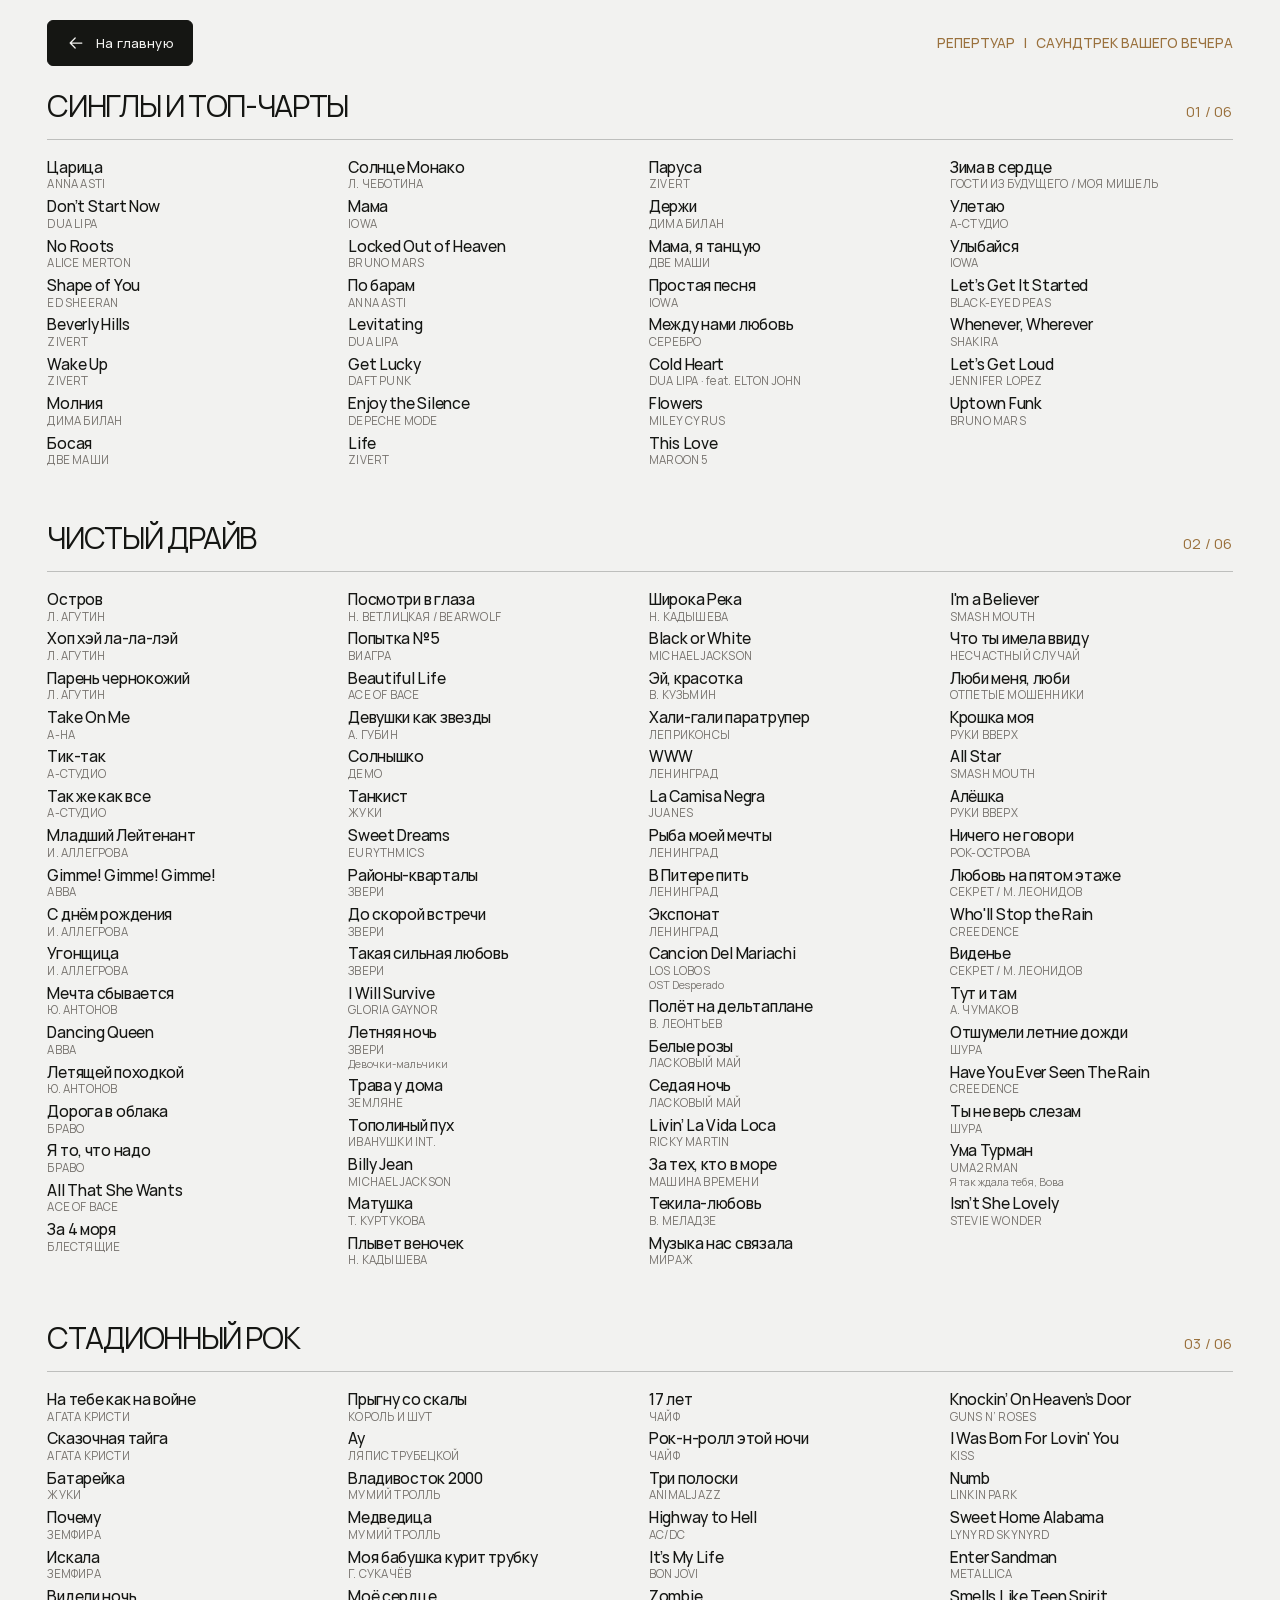
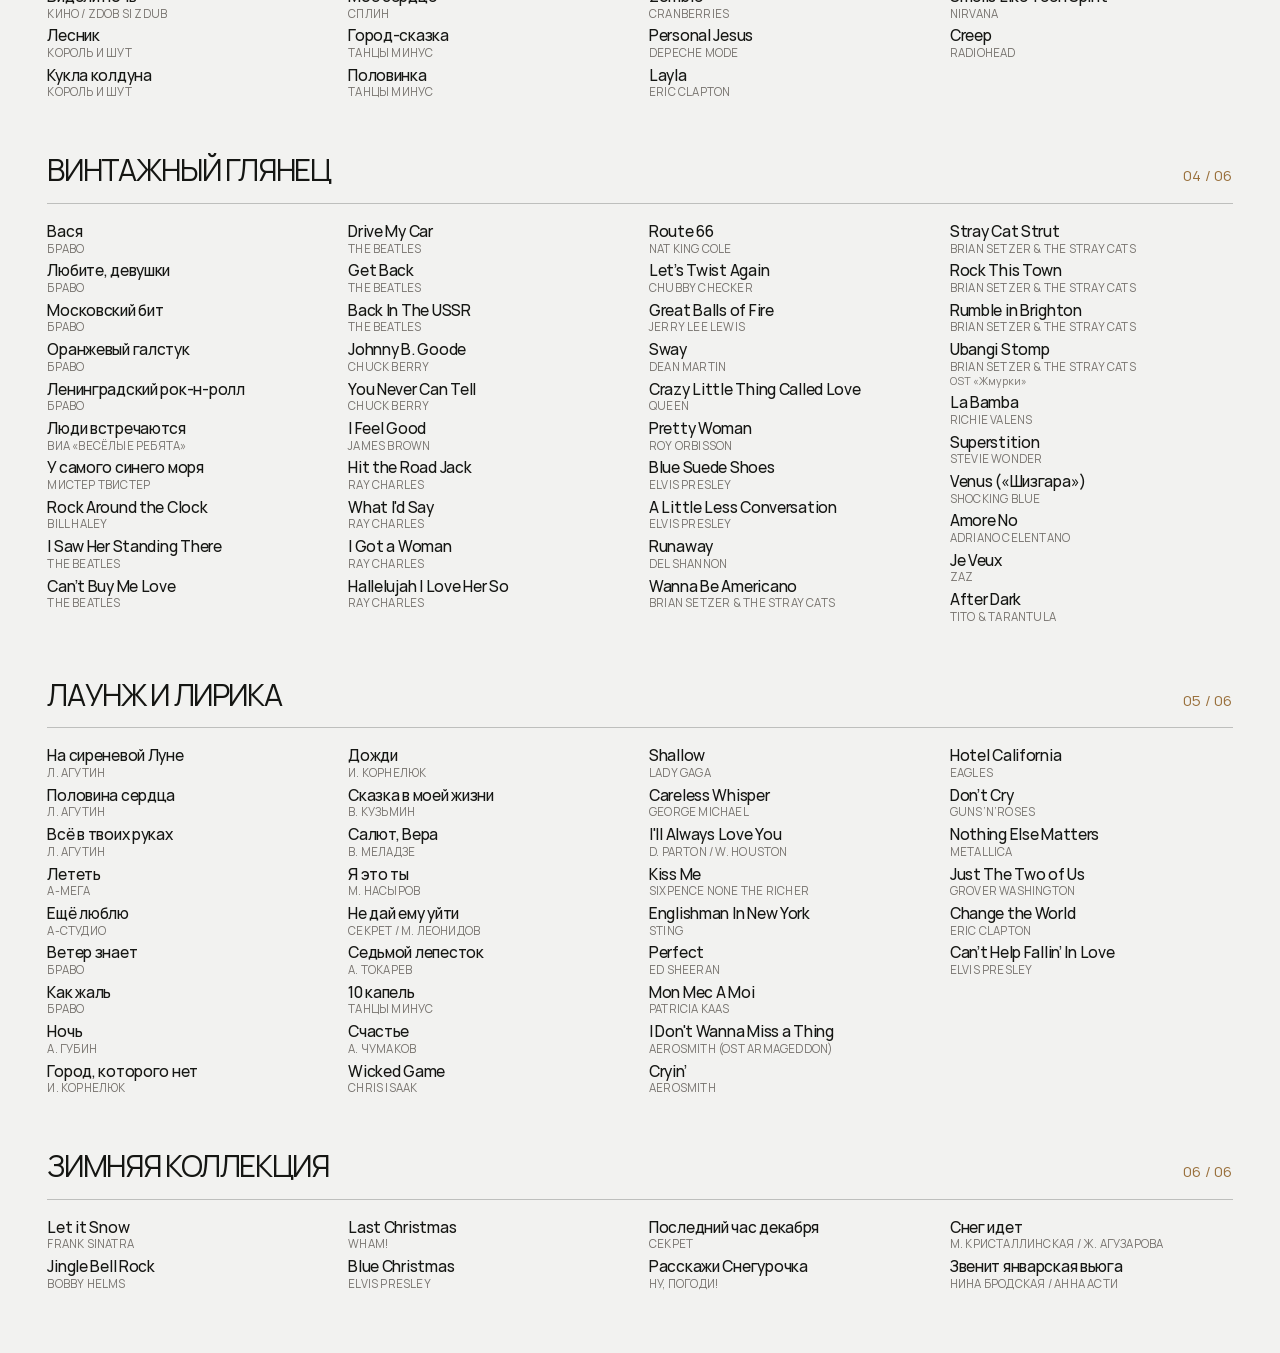
==== repertoire/index.html @ faa10634 "Publish approved local Bogema website with media and repertoire" ====
<!doctype html>
<html lang="ru">
<head>
  <meta charset="utf-8">
  <meta name="viewport" content="width=device-width, initial-scale=1">
  <meta name="color-scheme" content="light">
  <meta name="theme-color" content="#F2F2F0">
  <meta name="robots" content="noindex, nofollow">
  <meta name="description" content="Репертуар кавер-группы Богема: 210 песен в шести музыкальных разделах. Саундтрек вашего вечера.">
  <title>Репертуар Богемы</title>
  <link rel="canonical" href="https://dunshaar.github.io/demo_version_bogema/repertoire/">
  <meta property="og:type" content="website">
  <meta property="og:site_name" content="Богема">
  <meta property="og:locale" content="ru_RU">
  <meta property="og:title" content="Репертуар Богемы">
  <meta property="og:description" content="Репертуар кавер-группы Богема: 210 песен в шести музыкальных разделах. Саундтрек вашего вечера.">
  <meta property="og:url" content="https://dunshaar.github.io/demo_version_bogema/repertoire/">
  <meta property="og:image" content="https://dunshaar.github.io/demo_version_bogema/assets/share-bogema-v1.jpg">
  <meta property="og:image:secure_url" content="https://dunshaar.github.io/demo_version_bogema/assets/share-bogema-v1.jpg">
  <meta property="og:image:type" content="image/jpeg">
  <meta property="og:image:width" content="1200">
  <meta property="og:image:height" content="630">
  <meta property="og:image:alt" content="Пять музыкантов кавер-группы Богема и логотип группы">
  <meta name="twitter:card" content="summary_large_image">
  <meta name="twitter:title" content="Репертуар Богемы">
  <meta name="twitter:description" content="Репертуар кавер-группы Богема: 210 песен в шести музыкальных разделах. Саундтрек вашего вечера.">
  <meta name="twitter:image" content="https://dunshaar.github.io/demo_version_bogema/assets/share-bogema-v1.jpg">
  <meta name="twitter:image:alt" content="Пять музыкантов кавер-группы Богема и логотип группы">
  <link rel="icon" href="../assets/favicon.svg" type="image/svg+xml">
  <link rel="stylesheet" href="../assets/fonts/fonts.css">
  <link rel="stylesheet" href="repertoire.css?v=20261018-local-return1">
</head>
<body>
  <main class="rep-shell">
    <header aria-label="Навигация" class="rep-navigation">
      <a class="rep-back" href="../">
        <svg viewBox="0 0 24 24" width="20" height="20" fill="none" aria-hidden="true"><path d="M19 12H5m6-6-6 6 6 6" stroke="currentColor" stroke-width="1.5" stroke-linecap="round" stroke-linejoin="round"/></svg>
        <span>На главную</span>
      </a>
      <div class="rep-identity"><h1>РЕПЕРТУАР</h1><span aria-hidden="true" class="rep-divider">|</span><p>САУНДТРЕК ВАШЕГО ВЕЧЕРА</p></div>
    </header>
<section class="rep-section" id="section-01" data-section="01" aria-labelledby="section-heading-01">
  <header class="rep-section-head"><h2 id="section-heading-01">СИНГЛЫ И ТОП-ЧАРТЫ</h2><span class="rep-section-index">01 / 06</span></header>
  <div class="rep-rule" aria-hidden="true"></div>
  <ol class="rep-songs" aria-label="СИНГЛЫ И ТОП-ЧАРТЫ — 31 песен"><li class="rep-song" data-song-id="all-song-012">
<span class="rep-song-title">Царица</span><span class="rep-song-artist">ANNA ASTI</span></li>
<li class="rep-song" data-song-id="all-song-120">
<span class="rep-song-title">Don’t Start Now</span><span class="rep-song-artist">DUA LIPA</span></li>
<li class="rep-song" data-song-id="all-song-123">
<span class="rep-song-title">No Roots</span><span class="rep-song-artist">ALICE MERTON</span></li>
<li class="rep-song" data-song-id="all-song-146">
<span class="rep-song-title">Shape of You</span><span class="rep-song-artist">ED SHEERAN</span></li>
<li class="rep-song" data-song-id="all-song-052">
<span class="rep-song-title">Beverly Hills</span><span class="rep-song-artist">ZIVERT</span></li>
<li class="rep-song" data-song-id="all-song-054">
<span class="rep-song-title">Wake Up</span><span class="rep-song-artist">ZIVERT</span></li>
<li class="rep-song" data-song-id="all-song-030">
<span class="rep-song-title">Молния</span><span class="rep-song-artist">ДИМА БИЛАН</span></li>
<li class="rep-song" data-song-id="all-song-040">
<span class="rep-song-title">Босая</span><span class="rep-song-artist">ДВЕ МАШИ</span></li>
<li class="rep-song" data-song-id="all-song-100">
<span class="rep-song-title">Солнце Монако</span><span class="rep-song-artist">Л. ЧЕБОТИНА</span></li>
<li class="rep-song" data-song-id="all-song-110">
<span class="rep-song-title">Мама</span><span class="rep-song-artist">IOWA</span></li>
<li class="rep-song" data-song-id="all-song-133">
<span class="rep-song-title">Locked Out of Heaven</span><span class="rep-song-artist">BRUNO MARS</span></li>
<li class="rep-song" data-song-id="all-song-013">
<span class="rep-song-title">По барам</span><span class="rep-song-artist">ANNA ASTI</span></li>
<li class="rep-song" data-song-id="all-song-121">
<span class="rep-song-title">Levitating</span><span class="rep-song-artist">DUA LIPA</span></li>
<li class="rep-song" data-song-id="all-song-124">
<span class="rep-song-title">Get Lucky</span><span class="rep-song-artist">DAFT PUNK</span></li>
<li class="rep-song" data-song-id="all-song-158">
<span class="rep-song-title">Enjoy the Silence</span><span class="rep-song-artist">DEPECHE MODE</span></li>
<li class="rep-song" data-song-id="all-song-053">
<span class="rep-song-title">Life</span><span class="rep-song-artist">ZIVERT</span></li>
<li class="rep-song" data-song-id="all-song-055">
<span class="rep-song-title">Паруса</span><span class="rep-song-artist">ZIVERT</span></li>
<li class="rep-song" data-song-id="all-song-031">
<span class="rep-song-title">Держи</span><span class="rep-song-artist">ДИМА БИЛАН</span></li>
<li class="rep-song" data-song-id="all-song-041">
<span class="rep-song-title">Мама, я танцую</span><span class="rep-song-artist">ДВЕ МАШИ</span></li>
<li class="rep-song" data-song-id="all-song-108">
<span class="rep-song-title">Простая песня</span><span class="rep-song-artist">IOWA</span></li>
<li class="rep-song" data-song-id="all-song-093">
<span class="rep-song-title">Между нами любовь</span><span class="rep-song-artist">СЕРЕБРО</span></li>
<li class="rep-song" data-song-id="all-song-119" data-canonical-title="Cold Heart (feat. Elton John)" aria-label="Cold Heart (feat. Elton John) — DUA LIPA">
<span class="rep-song-title">Cold Heart</span><span class="rep-song-artist">DUA LIPA · feat. ELTON JOHN</span></li>
<li class="rep-song" data-song-id="all-song-118">
<span class="rep-song-title">Flowers</span><span class="rep-song-artist">MILEY CYRUS</span></li>
<li class="rep-song" data-song-id="all-song-137">
<span class="rep-song-title">This Love</span><span class="rep-song-artist">MAROON 5</span></li>
<li class="rep-song" data-song-id="all-song-039">
<span class="rep-song-title">Зима в сердце</span><span class="rep-song-artist">ГОСТИ ИЗ БУДУЩЕГО / МОЯ МИШЕЛЬ</span></li>
<li class="rep-song" data-song-id="all-song-011">
<span class="rep-song-title">Улетаю</span><span class="rep-song-artist">А-СТУДИО</span></li>
<li class="rep-song" data-song-id="all-song-109">
<span class="rep-song-title">Улыбайся</span><span class="rep-song-artist">IOWA</span></li>
<li class="rep-song" data-song-id="all-song-117">
<span class="rep-song-title">Let’s Get It Started</span><span class="rep-song-artist">BLACK-EYED PEAS</span></li>
<li class="rep-song" data-song-id="all-song-143">
<span class="rep-song-title">Whenever, Wherever</span><span class="rep-song-artist">SHAKIRA</span></li>
<li class="rep-song" data-song-id="all-song-130">
<span class="rep-song-title">Let’s Get Loud</span><span class="rep-song-artist">JENNIFER LOPEZ</span></li>
<li class="rep-song" data-song-id="all-song-134">
<span class="rep-song-title">Uptown Funk</span><span class="rep-song-artist">BRUNO MARS</span></li></ol>
</section>
<section class="rep-section" id="section-02" data-section="02" aria-labelledby="section-heading-02">
  <header class="rep-section-head"><h2 id="section-heading-02">ЧИСТЫЙ ДРАЙВ</h2><span class="rep-section-index">02 / 06</span></header>
  <div class="rep-rule" aria-hidden="true"></div>
  <ol class="rep-songs" aria-label="ЧИСТЫЙ ДРАЙВ — 67 песен"><li class="rep-song" data-song-id="all-song-001">
<span class="rep-song-title">Остров</span><span class="rep-song-artist">Л. АГУТИН</span></li>
<li class="rep-song" data-song-id="all-song-002">
<span class="rep-song-title">Хоп хэй ла-ла-лэй</span><span class="rep-song-artist">Л. АГУТИН</span></li>
<li class="rep-song" data-song-id="all-song-005">
<span class="rep-song-title">Парень чернокожий</span><span class="rep-song-artist">Л. АГУТИН</span></li>
<li class="rep-song" data-song-id="all-song-112">
<span class="rep-song-title">Take On Me</span><span class="rep-song-artist">A-HA</span></li>
<li class="rep-song" data-song-id="all-song-008">
<span class="rep-song-title">Тик-так</span><span class="rep-song-artist">А-СТУДИО</span></li>
<li class="rep-song" data-song-id="all-song-010">
<span class="rep-song-title">Так же как все</span><span class="rep-song-artist">А-СТУДИО</span></li>
<li class="rep-song" data-song-id="all-song-016">
<span class="rep-song-title">Младший Лейтенант</span><span class="rep-song-artist">И. АЛЛЕГРОВА</span></li>
<li class="rep-song" data-song-id="all-song-113">
<span class="rep-song-title">Gimme! Gimme! Gimme!</span><span class="rep-song-artist">ABBA</span></li>
<li class="rep-song" data-song-id="all-song-017">
<span class="rep-song-title">С днём рождения</span><span class="rep-song-artist">И. АЛЛЕГРОВА</span></li>
<li class="rep-song" data-song-id="all-song-018">
<span class="rep-song-title">Угонщица</span><span class="rep-song-artist">И. АЛЛЕГРОВА</span></li>
<li class="rep-song" data-song-id="all-song-019">
<span class="rep-song-title">Мечта сбывается</span><span class="rep-song-artist">Ю. АНТОНОВ</span></li>
<li class="rep-song" data-song-id="all-song-114">
<span class="rep-song-title">Dancing Queen</span><span class="rep-song-artist">ABBA</span></li>
<li class="rep-song" data-song-id="all-song-020" data-canonical-title="Я вспоминаю (Летящей походкой)" aria-label="Я вспоминаю (Летящей походкой) — Ю. АНТОНОВ">
<span class="rep-song-title">Летящей походкой</span><span class="rep-song-artist">Ю. АНТОНОВ</span></li>
<li class="rep-song" data-song-id="all-song-022">
<span class="rep-song-title">Дорога в облака</span><span class="rep-song-artist">БРАВО</span></li>
<li class="rep-song" data-song-id="all-song-028">
<span class="rep-song-title">Я то, что надо</span><span class="rep-song-artist">БРАВО</span></li>
<li class="rep-song" data-song-id="all-song-115">
<span class="rep-song-title">All That She Wants</span><span class="rep-song-artist">ACE OF BACE</span></li>
<li class="rep-song" data-song-id="all-song-033">
<span class="rep-song-title">За 4 моря</span><span class="rep-song-artist">БЛЕСТЯЩИЕ</span></li>
<li class="rep-song" data-song-id="all-song-034">
<span class="rep-song-title">Посмотри в глаза</span><span class="rep-song-artist">Н. ВЕТЛИЦКАЯ / BEARWOLF</span></li>
<li class="rep-song" data-song-id="all-song-035">
<span class="rep-song-title">Попытка №5</span><span class="rep-song-artist">ВИАГРА</span></li>
<li class="rep-song" data-song-id="all-song-116">
<span class="rep-song-title">Beautiful Life</span><span class="rep-song-artist">ACE OF BACE</span></li>
<li class="rep-song" data-song-id="all-song-038">
<span class="rep-song-title">Девушки как звезды</span><span class="rep-song-artist">А. ГУБИН</span></li>
<li class="rep-song" data-song-id="all-song-042">
<span class="rep-song-title">Солнышко</span><span class="rep-song-artist">ДЕМО</span></li>
<li class="rep-song" data-song-id="all-song-044">
<span class="rep-song-title">Танкист</span><span class="rep-song-artist">ЖУКИ</span></li>
<li class="rep-song" data-song-id="all-song-122">
<span class="rep-song-title">Sweet Dreams</span><span class="rep-song-artist">EURYTHMICS</span></li>
<li class="rep-song" data-song-id="all-song-045">
<span class="rep-song-title">Районы-кварталы</span><span class="rep-song-artist">ЗВЕРИ</span></li>
<li class="rep-song" data-song-id="all-song-046">
<span class="rep-song-title">До скорой встречи</span><span class="rep-song-artist">ЗВЕРИ</span></li>
<li class="rep-song" data-song-id="all-song-047">
<span class="rep-song-title">Такая сильная любовь</span><span class="rep-song-artist">ЗВЕРИ</span></li>
<li class="rep-song" data-song-id="all-song-125">
<span class="rep-song-title">I Will Survive</span><span class="rep-song-artist">GLORIA GAYNOR</span></li>
<li class="rep-song" data-song-id="all-song-048" data-canonical-title="Летняя ночь (Девочки-мальчики)" aria-label="Летняя ночь (Девочки-мальчики) — ЗВЕРИ">
<span class="rep-song-title">Летняя ночь</span><span class="rep-song-artist">ЗВЕРИ</span><span class="rep-song-note">Девочки-мальчики</span></li>
<li class="rep-song" data-song-id="all-song-049">
<span class="rep-song-title">Трава у дома</span><span class="rep-song-artist">ЗЕМЛЯНЕ</span></li>
<li class="rep-song" data-song-id="all-song-056">
<span class="rep-song-title">Тополиный пух</span><span class="rep-song-artist">ИВАНУШКИ INT.</span></li>
<li class="rep-song" data-song-id="all-song-127">
<span class="rep-song-title">Billy Jean</span><span class="rep-song-artist">MICHAEL JACKSON</span></li>
<li class="rep-song" data-song-id="all-song-061">
<span class="rep-song-title">Матушка</span><span class="rep-song-artist">Т. КУРТУКОВА</span></li>
<li class="rep-song" data-song-id="all-song-062">
<span class="rep-song-title">Плывет веночек</span><span class="rep-song-artist">Н. КАДЫШЕВА</span></li>
<li class="rep-song" data-song-id="all-song-063">
<span class="rep-song-title">Широка Река</span><span class="rep-song-artist">Н. КАДЫШЕВА</span></li>
<li class="rep-song" data-song-id="all-song-128">
<span class="rep-song-title">Black or White</span><span class="rep-song-artist">MICHAEL JACKSON</span></li>
<li class="rep-song" data-song-id="all-song-066">
<span class="rep-song-title">Эй, красотка</span><span class="rep-song-artist">В. КУЗЬМИН</span></li>
<li class="rep-song" data-song-id="all-song-068">
<span class="rep-song-title">Хали-гали паратрупер</span><span class="rep-song-artist">ЛЕПРИКОНСЫ</span></li>
<li class="rep-song" data-song-id="all-song-070">
<span class="rep-song-title">WWW</span><span class="rep-song-artist">ЛЕНИНГРАД</span></li>
<li class="rep-song" data-song-id="all-song-129">
<span class="rep-song-title">La Camisa Negra</span><span class="rep-song-artist">JUANES</span></li>
<li class="rep-song" data-song-id="all-song-071">
<span class="rep-song-title">Рыба моей мечты</span><span class="rep-song-artist">ЛЕНИНГРАД</span></li>
<li class="rep-song" data-song-id="all-song-072">
<span class="rep-song-title">В Питере пить</span><span class="rep-song-artist">ЛЕНИНГРАД</span></li>
<li class="rep-song" data-song-id="all-song-073">
<span class="rep-song-title">Экспонат</span><span class="rep-song-artist">ЛЕНИНГРАД</span></li>
<li class="rep-song" data-song-id="all-song-132" data-canonical-title="Cancion Del Mariachi (OST Desperado)" aria-label="Cancion Del Mariachi (OST Desperado) — LOS LOBOS">
<span class="rep-song-title">Cancion Del Mariachi</span><span class="rep-song-artist">LOS LOBOS</span><span class="rep-song-note">OST Desperado</span></li>
<li class="rep-song" data-song-id="all-song-074">
<span class="rep-song-title">Полёт на дельтаплане</span><span class="rep-song-artist">В. ЛЕОНТЬЕВ</span></li>
<li class="rep-song" data-song-id="all-song-075">
<span class="rep-song-title">Белые розы</span><span class="rep-song-artist">ЛАСКОВЫЙ МАЙ</span></li>
<li class="rep-song" data-song-id="all-song-076">
<span class="rep-song-title">Седая ночь</span><span class="rep-song-artist">ЛАСКОВЫЙ МАЙ</span></li>
<li class="rep-song" data-song-id="all-song-136">
<span class="rep-song-title">Livin’ La Vida Loca</span><span class="rep-song-artist">RICKY MARTIN</span></li>
<li class="rep-song" data-song-id="all-song-077">
<span class="rep-song-title">За тех, кто в море</span><span class="rep-song-artist">МАШИНА ВРЕМЕНИ</span></li>
<li class="rep-song" data-song-id="all-song-078">
<span class="rep-song-title">Текила-любовь</span><span class="rep-song-artist">В. МЕЛАДЗЕ</span></li>
<li class="rep-song" data-song-id="all-song-083">
<span class="rep-song-title">Музыка нас связала</span><span class="rep-song-artist">МИРАЖ</span></li>
<li class="rep-song" data-song-id="all-song-141">
<span class="rep-song-title">I&#x27;m a Believer</span><span class="rep-song-artist">SMASH MOUTH</span></li>
<li class="rep-song" data-song-id="all-song-085">
<span class="rep-song-title">Что ты имела ввиду</span><span class="rep-song-artist">НЕСЧАСТНЫЙ СЛУЧАЙ</span></li>
<li class="rep-song" data-song-id="all-song-086">
<span class="rep-song-title">Люби меня, люби</span><span class="rep-song-artist">ОТПЕТЫЕ МОШЕННИКИ</span></li>
<li class="rep-song" data-song-id="all-song-087">
<span class="rep-song-title">Крошка моя</span><span class="rep-song-artist">РУКИ ВВЕРХ</span></li>
<li class="rep-song" data-song-id="all-song-142">
<span class="rep-song-title">All Star</span><span class="rep-song-artist">SMASH MOUTH</span></li>
<li class="rep-song" data-song-id="all-song-088">
<span class="rep-song-title">Алёшка</span><span class="rep-song-artist">РУКИ ВВЕРХ</span></li>
<li class="rep-song" data-song-id="all-song-089">
<span class="rep-song-title">Ничего не говори</span><span class="rep-song-artist">РОК-ОСТРОВА</span></li>
<li class="rep-song" data-song-id="all-song-090">
<span class="rep-song-title">Любовь на пятом этаже</span><span class="rep-song-artist">СЕКРЕТ / М. ЛЕОНИДОВ</span></li>
<li class="rep-song" data-song-id="all-song-155">
<span class="rep-song-title">Who&#x27;ll Stop the Rain</span><span class="rep-song-artist">CREEDENCE</span></li>
<li class="rep-song" data-song-id="all-song-091">
<span class="rep-song-title">Виденье</span><span class="rep-song-artist">СЕКРЕТ / М. ЛЕОНИДОВ</span></li>
<li class="rep-song" data-song-id="all-song-102">
<span class="rep-song-title">Тут и там</span><span class="rep-song-artist">А. ЧУМАКОВ</span></li>
<li class="rep-song" data-song-id="all-song-105">
<span class="rep-song-title">Отшумели летние дожди</span><span class="rep-song-artist">ШУРА</span></li>
<li class="rep-song" data-song-id="all-song-156">
<span class="rep-song-title">Have You Ever Seen The Rain</span><span class="rep-song-artist">CREEDENCE</span></li>
<li class="rep-song" data-song-id="all-song-106">
<span class="rep-song-title">Ты не верь слезам</span><span class="rep-song-artist">ШУРА</span></li>
<li class="rep-song" data-song-id="all-song-111" data-canonical-title="Ума Турман (Я так ждала тебя, Вова)" aria-label="Ума Турман (Я так ждала тебя, Вова) — UMA2RMAN">
<span class="rep-song-title">Ума Турман</span><span class="rep-song-artist">UMA2RMAN</span><span class="rep-song-note">Я так ждала тебя, Вова</span></li>
<li class="rep-song" data-song-id="all-song-201">
<span class="rep-song-title">Isn’t She Lovely</span><span class="rep-song-artist">STEVIE WONDER</span></li></ol>
</section>
<section class="rep-section" id="section-03" data-section="03" aria-labelledby="section-heading-03">
  <header class="rep-section-head"><h2 id="section-heading-03">СТАДИОННЫЙ РОК</h2><span class="rep-section-index">03 / 06</span></header>
  <div class="rep-rule" aria-hidden="true"></div>
  <ol class="rep-songs" aria-label="СТАДИОННЫЙ РОК — 31 песен"><li class="rep-song" data-song-id="all-song-014">
<span class="rep-song-title">На тебе как на войне</span><span class="rep-song-artist">АГАТА КРИСТИ</span></li>
<li class="rep-song" data-song-id="all-song-015">
<span class="rep-song-title">Сказочная тайга</span><span class="rep-song-artist">АГАТА КРИСТИ</span></li>
<li class="rep-song" data-song-id="all-song-043">
<span class="rep-song-title">Батарейка</span><span class="rep-song-artist">ЖУКИ</span></li>
<li class="rep-song" data-song-id="all-song-050">
<span class="rep-song-title">Почему</span><span class="rep-song-artist">ЗЕМФИРА</span></li>
<li class="rep-song" data-song-id="all-song-051">
<span class="rep-song-title">Искала</span><span class="rep-song-artist">ЗЕМФИРА</span></li>
<li class="rep-song" data-song-id="all-song-057">
<span class="rep-song-title">Видели ночь</span><span class="rep-song-artist">КИНО / ZDOB SI ZDUB</span></li>
<li class="rep-song" data-song-id="all-song-058">
<span class="rep-song-title">Лесник</span><span class="rep-song-artist">КОРОЛЬ И ШУТ</span></li>
<li class="rep-song" data-song-id="all-song-059">
<span class="rep-song-title">Кукла колдуна</span><span class="rep-song-artist">КОРОЛЬ И ШУТ</span></li>
<li class="rep-song" data-song-id="all-song-060">
<span class="rep-song-title">Прыгну со скалы</span><span class="rep-song-artist">КОРОЛЬ И ШУТ</span></li>
<li class="rep-song" data-song-id="all-song-069">
<span class="rep-song-title">Ау</span><span class="rep-song-artist">ЛЯПИС ТРУБЕЦКОЙ</span></li>
<li class="rep-song" data-song-id="all-song-081">
<span class="rep-song-title">Владивосток 2000</span><span class="rep-song-artist">МУМИЙ ТРОЛЛЬ</span></li>
<li class="rep-song" data-song-id="all-song-082">
<span class="rep-song-title">Медведица</span><span class="rep-song-artist">МУМИЙ ТРОЛЛЬ</span></li>
<li class="rep-song" data-song-id="all-song-094">
<span class="rep-song-title">Моя бабушка курит трубку</span><span class="rep-song-artist">Г. СУКАЧЁВ</span></li>
<li class="rep-song" data-song-id="all-song-095">
<span class="rep-song-title">Моё сердце</span><span class="rep-song-artist">СПЛИН</span></li>
<li class="rep-song" data-song-id="all-song-097">
<span class="rep-song-title">Город-сказка</span><span class="rep-song-artist">ТАНЦЫ МИНУС</span></li>
<li class="rep-song" data-song-id="all-song-099">
<span class="rep-song-title">Половинка</span><span class="rep-song-artist">ТАНЦЫ МИНУС</span></li>
<li class="rep-song" data-song-id="all-song-103">
<span class="rep-song-title">17 лет</span><span class="rep-song-artist">ЧАЙФ</span></li>
<li class="rep-song" data-song-id="all-song-104">
<span class="rep-song-title">Рок-н-ролл этой ночи</span><span class="rep-song-artist">ЧАЙФ</span></li>
<li class="rep-song" data-song-id="all-song-107">
<span class="rep-song-title">Три полоски</span><span class="rep-song-artist">ANIMAL JAZZ</span></li>
<li class="rep-song" data-song-id="all-song-152">
<span class="rep-song-title">Highway to Hell</span><span class="rep-song-artist">AC/DC</span></li>
<li class="rep-song" data-song-id="all-song-153">
<span class="rep-song-title">It’s My Life</span><span class="rep-song-artist">BON JOVI</span></li>
<li class="rep-song" data-song-id="all-song-154">
<span class="rep-song-title">Zombie</span><span class="rep-song-artist">CRANBERRIES</span></li>
<li class="rep-song" data-song-id="all-song-157">
<span class="rep-song-title">Personal Jesus</span><span class="rep-song-artist">DEPECHE MODE</span></li>
<li class="rep-song" data-song-id="all-song-177">
<span class="rep-song-title">Layla</span><span class="rep-song-artist">ERIC CLAPTON</span></li>
<li class="rep-song" data-song-id="all-song-160">
<span class="rep-song-title">Knockin’ On Heaven’s Door</span><span class="rep-song-artist">GUNS N’ ROSES</span></li>
<li class="rep-song" data-song-id="all-song-162">
<span class="rep-song-title">I Was Born For Lovin&#x27; You</span><span class="rep-song-artist">KISS</span></li>
<li class="rep-song" data-song-id="all-song-164">
<span class="rep-song-title">Numb</span><span class="rep-song-artist">LINKIN PARK</span></li>
<li class="rep-song" data-song-id="all-song-163">
<span class="rep-song-title">Sweet Home Alabama</span><span class="rep-song-artist">LYNYRD SKYNYRD</span></li>
<li class="rep-song" data-song-id="all-song-166">
<span class="rep-song-title">Enter Sandman</span><span class="rep-song-artist">METALLICA</span></li>
<li class="rep-song" data-song-id="all-song-167">
<span class="rep-song-title">Smells Like Teen Spirit</span><span class="rep-song-artist">NIRVANA</span></li>
<li class="rep-song" data-song-id="all-song-169">
<span class="rep-song-title">Creep</span><span class="rep-song-artist">RADIOHEAD</span></li></ol>
</section>
<section class="rep-section" id="section-04" data-section="04" aria-labelledby="section-heading-04">
  <header class="rep-section-head"><h2 id="section-heading-04">ВИНТАЖНЫЙ ГЛЯНЕЦ</h2><span class="rep-section-index">04 / 06</span></header>
  <div class="rep-rule" aria-hidden="true"></div>
  <ol class="rep-songs" aria-label="ВИНТАЖНЫЙ ГЛЯНЕЦ — 40 песен"><li class="rep-song" data-song-id="all-song-021">
<span class="rep-song-title">Вася</span><span class="rep-song-artist">БРАВО</span></li>
<li class="rep-song" data-song-id="all-song-023">
<span class="rep-song-title">Любите, девушки</span><span class="rep-song-artist">БРАВО</span></li>
<li class="rep-song" data-song-id="all-song-024">
<span class="rep-song-title">Московский бит</span><span class="rep-song-artist">БРАВО</span></li>
<li class="rep-song" data-song-id="all-song-026">
<span class="rep-song-title">Оранжевый галстук</span><span class="rep-song-artist">БРАВО</span></li>
<li class="rep-song" data-song-id="all-song-029">
<span class="rep-song-title">Ленинградский рок-н-ролл</span><span class="rep-song-artist">БРАВО</span></li>
<li class="rep-song" data-song-id="all-song-036">
<span class="rep-song-title">Люди встречаются</span><span class="rep-song-artist">ВИА «ВЕСЁЛЫЕ РЕБЯТА»</span></li>
<li class="rep-song" data-song-id="all-song-084">
<span class="rep-song-title">У самого синего моря</span><span class="rep-song-artist">МИСТЕР ТВИСТЕР</span></li>
<li class="rep-song" data-song-id="all-song-171">
<span class="rep-song-title">Rock Around the Clock</span><span class="rep-song-artist">BILL HALEY</span></li>
<li class="rep-song" data-song-id="all-song-172">
<span class="rep-song-title">I Saw Her Standing There</span><span class="rep-song-artist">THE BEATLES</span></li>
<li class="rep-song" data-song-id="all-song-173">
<span class="rep-song-title">Can’t Buy Me Love</span><span class="rep-song-artist">THE BEATLES</span></li>
<li class="rep-song" data-song-id="all-song-174">
<span class="rep-song-title">Drive My Car</span><span class="rep-song-artist">THE BEATLES</span></li>
<li class="rep-song" data-song-id="all-song-175">
<span class="rep-song-title">Get Back</span><span class="rep-song-artist">THE BEATLES</span></li>
<li class="rep-song" data-song-id="all-song-176">
<span class="rep-song-title">Back In The USSR</span><span class="rep-song-artist">THE BEATLES</span></li>
<li class="rep-song" data-song-id="all-song-179">
<span class="rep-song-title">Johnny B. Goode</span><span class="rep-song-artist">CHUCK BERRY</span></li>
<li class="rep-song" data-song-id="all-song-180">
<span class="rep-song-title">You Never Can Tell</span><span class="rep-song-artist">CHUCK BERRY</span></li>
<li class="rep-song" data-song-id="all-song-181">
<span class="rep-song-title">I Feel Good</span><span class="rep-song-artist">JAMES BROWN</span></li>
<li class="rep-song" data-song-id="all-song-182">
<span class="rep-song-title">Hit the Road Jack</span><span class="rep-song-artist">RAY CHARLES</span></li>
<li class="rep-song" data-song-id="all-song-183">
<span class="rep-song-title">What I&#x27;d Say</span><span class="rep-song-artist">RAY CHARLES</span></li>
<li class="rep-song" data-song-id="all-song-184">
<span class="rep-song-title">I Got a Woman</span><span class="rep-song-artist">RAY CHARLES</span></li>
<li class="rep-song" data-song-id="all-song-185">
<span class="rep-song-title">Hallelujah I Love Her So</span><span class="rep-song-artist">RAY CHARLES</span></li>
<li class="rep-song" data-song-id="all-song-186">
<span class="rep-song-title">Route 66</span><span class="rep-song-artist">NAT KING COLE</span></li>
<li class="rep-song" data-song-id="all-song-187">
<span class="rep-song-title">Let’s Twist Again</span><span class="rep-song-artist">CHUBBY CHECKER</span></li>
<li class="rep-song" data-song-id="all-song-188">
<span class="rep-song-title">Great Balls of Fire</span><span class="rep-song-artist">JERRY LEE LEWIS</span></li>
<li class="rep-song" data-song-id="all-song-189">
<span class="rep-song-title">Sway</span><span class="rep-song-artist">DEAN MARTIN</span></li>
<li class="rep-song" data-song-id="all-song-168">
<span class="rep-song-title">Crazy Little Thing Called Love</span><span class="rep-song-artist">QUEEN</span></li>
<li class="rep-song" data-song-id="all-song-190">
<span class="rep-song-title">Pretty Woman</span><span class="rep-song-artist">ROY ORBISSON</span></li>
<li class="rep-song" data-song-id="all-song-191">
<span class="rep-song-title">Blue Suede Shoes</span><span class="rep-song-artist">ELVIS PRESLEY</span></li>
<li class="rep-song" data-song-id="all-song-192">
<span class="rep-song-title">A Little Less Conversation</span><span class="rep-song-artist">ELVIS PRESLEY</span></li>
<li class="rep-song" data-song-id="all-song-194">
<span class="rep-song-title">Runaway</span><span class="rep-song-artist">DEL SHANNON</span></li>
<li class="rep-song" data-song-id="all-song-195">
<span class="rep-song-title">Wanna Be Americano</span><span class="rep-song-artist">BRIAN SETZER &amp; THE STRAY CATS</span></li>
<li class="rep-song" data-song-id="all-song-196">
<span class="rep-song-title">Stray Cat Strut</span><span class="rep-song-artist">BRIAN SETZER &amp; THE STRAY CATS</span></li>
<li class="rep-song" data-song-id="all-song-197">
<span class="rep-song-title">Rock This Town</span><span class="rep-song-artist">BRIAN SETZER &amp; THE STRAY CATS</span></li>
<li class="rep-song" data-song-id="all-song-198">
<span class="rep-song-title">Rumble in Brighton</span><span class="rep-song-artist">BRIAN SETZER &amp; THE STRAY CATS</span></li>
<li class="rep-song" data-song-id="all-song-199" data-canonical-title="Ubangi Stomp (OST «Жмурки»)" aria-label="Ubangi Stomp (OST «Жмурки») — BRIAN SETZER &amp; THE STRAY CATS">
<span class="rep-song-title">Ubangi Stomp</span><span class="rep-song-artist">BRIAN SETZER &amp; THE STRAY CATS</span><span class="rep-song-note">OST «Жмурки»</span></li>
<li class="rep-song" data-song-id="all-song-200">
<span class="rep-song-title">La Bamba</span><span class="rep-song-artist">RICHIE VALENS</span></li>
<li class="rep-song" data-song-id="all-song-202">
<span class="rep-song-title">Superstition</span><span class="rep-song-artist">STEVIE WONDER</span></li>
<li class="rep-song" data-song-id="all-song-144">
<span class="rep-song-title">Venus («Шизгара»)</span><span class="rep-song-artist">SHOCKING BLUE</span></li>
<li class="rep-song" data-song-id="all-song-147">
<span class="rep-song-title">Amore No</span><span class="rep-song-artist">ADRIANO CELENTANO</span></li>
<li class="rep-song" data-song-id="all-song-149">
<span class="rep-song-title">Je Veux</span><span class="rep-song-artist">ZAZ</span></li>
<li class="rep-song" data-song-id="all-song-170">
<span class="rep-song-title">After Dark</span><span class="rep-song-artist">TITO &amp; TARANTULA</span></li></ol>
</section>
<section class="rep-section" id="section-05" data-section="05" aria-labelledby="section-heading-05">
  <header class="rep-section-head"><h2 id="section-heading-05">ЛАУНЖ И ЛИРИКА</h2><span class="rep-section-index">05 / 06</span></header>
  <div class="rep-rule" aria-hidden="true"></div>
  <ol class="rep-songs" aria-label="ЛАУНЖ И ЛИРИКА — 33 песен"><li class="rep-song" data-song-id="all-song-003">
<span class="rep-song-title">На сиреневой Луне</span><span class="rep-song-artist">Л. АГУТИН</span></li>
<li class="rep-song" data-song-id="all-song-004">
<span class="rep-song-title">Половина сердца</span><span class="rep-song-artist">Л. АГУТИН</span></li>
<li class="rep-song" data-song-id="all-song-006">
<span class="rep-song-title">Всё в твоих руках</span><span class="rep-song-artist">Л. АГУТИН</span></li>
<li class="rep-song" data-song-id="all-song-007">
<span class="rep-song-title">Лететь</span><span class="rep-song-artist">А-МЕГА</span></li>
<li class="rep-song" data-song-id="all-song-009">
<span class="rep-song-title">Ещё люблю</span><span class="rep-song-artist">А-СТУДИО</span></li>
<li class="rep-song" data-song-id="all-song-025">
<span class="rep-song-title">Ветер знает</span><span class="rep-song-artist">БРАВО</span></li>
<li class="rep-song" data-song-id="all-song-027">
<span class="rep-song-title">Как жаль</span><span class="rep-song-artist">БРАВО</span></li>
<li class="rep-song" data-song-id="all-song-037">
<span class="rep-song-title">Ночь</span><span class="rep-song-artist">А. ГУБИН</span></li>
<li class="rep-song" data-song-id="all-song-064">
<span class="rep-song-title">Город, которого нет</span><span class="rep-song-artist">И. КОРНЕЛЮК</span></li>
<li class="rep-song" data-song-id="all-song-065">
<span class="rep-song-title">Дожди</span><span class="rep-song-artist">И. КОРНЕЛЮК</span></li>
<li class="rep-song" data-song-id="all-song-067">
<span class="rep-song-title">Сказка в моей жизни</span><span class="rep-song-artist">В. КУЗЬМИН</span></li>
<li class="rep-song" data-song-id="all-song-079">
<span class="rep-song-title">Салют, Вера</span><span class="rep-song-artist">В. МЕЛАДЗЕ</span></li>
<li class="rep-song" data-song-id="all-song-080">
<span class="rep-song-title">Я это ты</span><span class="rep-song-artist">М. НАСЫРОВ</span></li>
<li class="rep-song" data-song-id="all-song-092">
<span class="rep-song-title">Не дай ему уйти</span><span class="rep-song-artist">СЕКРЕТ / М. ЛЕОНИДОВ</span></li>
<li class="rep-song" data-song-id="all-song-096">
<span class="rep-song-title">Седьмой лепесток</span><span class="rep-song-artist">А. ТОКАРЕВ</span></li>
<li class="rep-song" data-song-id="all-song-098">
<span class="rep-song-title">10 капель</span><span class="rep-song-artist">ТАНЦЫ МИНУС</span></li>
<li class="rep-song" data-song-id="all-song-101">
<span class="rep-song-title">Счастье</span><span class="rep-song-artist">А. ЧУМАКОВ</span></li>
<li class="rep-song" data-song-id="all-song-126">
<span class="rep-song-title">Wicked Game</span><span class="rep-song-artist">CHRIS ISAAK</span></li>
<li class="rep-song" data-song-id="all-song-131">
<span class="rep-song-title">Shallow</span><span class="rep-song-artist">LADY GAGA</span></li>
<li class="rep-song" data-song-id="all-song-135">
<span class="rep-song-title">Careless Whisper</span><span class="rep-song-artist">GEORGE MICHAEL</span></li>
<li class="rep-song" data-song-id="all-song-138">
<span class="rep-song-title">I&#x27;ll Always Love You</span><span class="rep-song-artist">D. PARTON / W. HOUSTON</span></li>
<li class="rep-song" data-song-id="all-song-139">
<span class="rep-song-title">Kiss Me</span><span class="rep-song-artist">SIXPENCE NONE THE RICHER</span></li>
<li class="rep-song" data-song-id="all-song-140">
<span class="rep-song-title">Englishman In New York</span><span class="rep-song-artist">STING</span></li>
<li class="rep-song" data-song-id="all-song-145">
<span class="rep-song-title">Perfect</span><span class="rep-song-artist">ED SHEERAN</span></li>
<li class="rep-song" data-song-id="all-song-148">
<span class="rep-song-title">Mon Mec A Moi</span><span class="rep-song-artist">PATRICIA KAAS</span></li>
<li class="rep-song" data-song-id="all-song-150" data-canonical-title="I Don&#x27;t Wanna Miss a Thing (OST «Армагеддон»)" aria-label="I Don&#x27;t Wanna Miss a Thing — AEROSMITH (OST ARMAGEDDON)">
<span class="rep-song-title">I Don&#x27;t Wanna Miss a Thing</span><span class="rep-song-artist">AEROSMITH (OST ARMAGEDDON)</span></li>
<li class="rep-song" data-song-id="all-song-151">
<span class="rep-song-title">Cryin’</span><span class="rep-song-artist">AEROSMITH</span></li>
<li class="rep-song" data-song-id="all-song-159">
<span class="rep-song-title">Hotel California</span><span class="rep-song-artist">EAGLES</span></li>
<li class="rep-song" data-song-id="all-song-161">
<span class="rep-song-title">Don’t Cry</span><span class="rep-song-artist">GUNS’N’ROSES</span></li>
<li class="rep-song" data-song-id="all-song-165">
<span class="rep-song-title">Nothing Else Matters</span><span class="rep-song-artist">METALLICA</span></li>
<li class="rep-song" data-song-id="all-song-203">
<span class="rep-song-title">Just The Two of Us</span><span class="rep-song-artist">GROVER WASHINGTON</span></li>
<li class="rep-song" data-song-id="all-song-178">
<span class="rep-song-title">Change the World</span><span class="rep-song-artist">ERIC CLAPTON</span></li>
<li class="rep-song" data-song-id="all-song-193">
<span class="rep-song-title">Can’t Help Fallin’ In Love</span><span class="rep-song-artist">ELVIS PRESLEY</span></li></ol>
</section>
<section class="rep-section" id="section-06" data-section="06" aria-labelledby="section-heading-06">
  <header class="rep-section-head"><h2 id="section-heading-06">ЗИМНЯЯ КОЛЛЕКЦИЯ</h2><span class="rep-section-index">06 / 06</span></header>
  <div class="rep-rule" aria-hidden="true"></div>
  <ol class="rep-songs" aria-label="ЗИМНЯЯ КОЛЛЕКЦИЯ — 8 песен"><li class="rep-song" data-song-id="all-song-204">
<span class="rep-song-title">Let it Snow</span><span class="rep-song-artist">FRANK SINATRA</span></li>
<li class="rep-song" data-song-id="all-song-205">
<span class="rep-song-title">Jingle Bell Rock</span><span class="rep-song-artist">BOBBY HELMS</span></li>
<li class="rep-song" data-song-id="all-song-206">
<span class="rep-song-title">Last Christmas</span><span class="rep-song-artist">WHAM!</span></li>
<li class="rep-song" data-song-id="all-song-207">
<span class="rep-song-title">Blue Christmas</span><span class="rep-song-artist">ELVIS PRESLEY</span></li>
<li class="rep-song" data-song-id="all-song-208">
<span class="rep-song-title">Последний час декабря</span><span class="rep-song-artist">СЕКРЕТ</span></li>
<li class="rep-song" data-song-id="all-song-209">
<span class="rep-song-title">Расскажи Снегурочка</span><span class="rep-song-artist">НУ, ПОГОДИ!</span></li>
<li class="rep-song" data-song-id="all-song-210">
<span class="rep-song-title">Снег идет</span><span class="rep-song-artist">М. КРИСТАЛЛИНСКАЯ / Ж. АГУЗАРОВА</span></li>
<li class="rep-song" data-song-id="all-song-032">
<span class="rep-song-title">Звенит январская вьюга</span><span class="rep-song-artist">НИНА БРОДСКАЯ / АННА АСТИ</span></li></ol>
</section>
  </main>
</body>
</html>
---- assets/fonts/fonts.css ----
/* Self-hosted fonts used by the owner’s Framer design. */
@font-face {
  font-family: 'Spectral';
  font-style: italic;
  font-weight: 400;
  font-display: swap;
  src: url(spectral-400-1.woff2) format('woff2');
  unicode-range: U+0460-052F, U+1C80-1C8A, U+20B4, U+2DE0-2DFF, U+A640-A69F, U+FE2E-FE2F;
}
@font-face {
  font-family: 'Spectral';
  font-style: italic;
  font-weight: 400;
  font-display: swap;
  src: url(spectral-400-2.woff2) format('woff2');
  unicode-range: U+0301, U+0400-045F, U+0490-0491, U+04B0-04B1, U+2116;
}
@font-face {
  font-family: 'Spectral';
  font-style: italic;
  font-weight: 400;
  font-display: swap;
  src: url(spectral-400-3.woff2) format('woff2');
  unicode-range: U+0102-0103, U+0110-0111, U+0128-0129, U+0168-0169, U+01A0-01A1, U+01AF-01B0, U+0300-0301, U+0303-0304, U+0308-0309, U+0323, U+0329, U+1EA0-1EF9, U+20AB;
}
@font-face {
  font-family: 'Spectral';
  font-style: italic;
  font-weight: 400;
  font-display: swap;
  src: url(spectral-400-4.woff2) format('woff2');
  unicode-range: U+0100-02BA, U+02BD-02C5, U+02C7-02CC, U+02CE-02D7, U+02DD-02FF, U+0304, U+0308, U+0329, U+1D00-1DBF, U+1E00-1E9F, U+1EF2-1EFF, U+2020, U+20A0-20AB, U+20AD-20C4, U+2113, U+2C60-2C7F, U+A720-A7FF;
}
@font-face {
  font-family: 'Spectral';
  font-style: italic;
  font-weight: 400;
  font-display: swap;
  src: url(spectral-400-5.woff2) format('woff2');
  unicode-range: U+0000-00FF, U+0131, U+0152-0153, U+02BB-02BC, U+02C6, U+02DA, U+02DC, U+0304, U+0308, U+0329, U+2000-206F, U+20AC, U+2122, U+2191, U+2193, U+2212, U+2215, U+FEFF, U+FFFD;
}
@font-face { font-family: "Manrope"; src: url("manrope-500-6.woff2"); font-display: swap; font-style: normal; font-weight: 500 }
@font-face { font-family: "Manrope"; src: url("manrope-700-7.woff2"); font-display: swap; font-style: normal; font-weight: 700 }
@font-face { font-family: "Manrope"; src: url("manrope-400-8.woff2"); font-display: swap; font-style: normal; font-weight: 400 }
@font-face { font-family: "Manrope"; src: url("manrope-800-9.woff2"); font-display: swap; font-style: normal; font-weight: 800 }
@font-face { font-family: "Manrope"; src: url("manrope-600-10.woff2"); font-display: swap; font-style: normal; font-weight: 600 }
---- repertoire/repertoire.css ----
/* Repertoire v9 only; no styles shared with the homepage. */
@font-face {
  font-family: 'Manrope';
  src: url('../assets/fonts/manrope-hero-variable.ttf') format('truetype');
  font-weight: 300;
  font-style: normal;
  font-display: swap;
}

/* BOGEMA / compact repertoire reference v2. This is a standalone VISUAL
   AND LAYOUT sample, not the site's production stylesheet. Reuse the site's
   existing self-hosted Manrope when implementing at /repertoire/. */
:root {
  --rep-bg:#F2F2F0;
  --rep-ink:#151613;
  --rep-muted:#77736E;
  --rep-muted-dark:#56564E;
  --rep-brass:#9A713D;
  --rep-stroke:rgba(21,22,19,.23);
  --rep-font:Manrope,Arial,Helvetica,sans-serif;
}
*{box-sizing:border-box}
html{scroll-behavior:smooth}
body{margin:0;background:var(--rep-bg);color:var(--rep-ink);font-family:var(--rep-font);font-weight:400;-webkit-font-smoothing:antialiased}
a{color:inherit}
.rep-shell{width:100%;max-width:1570px;margin:0 auto;padding:20px clamp(22px,3.7vw,60px) 56px}
/* A clear way back precedes the compact page identity. */
.rep-navigation{
  display:flex;justify-content:space-between;align-items:center;gap:18px 28px;
  margin-bottom:23px;font-size:12px;line-height:1.4;
}
.rep-identity{display:flex;align-items:baseline;flex-wrap:wrap;gap:4px 9px;min-width:0}
.rep-identity h1,.rep-identity .rep-divider,.rep-identity p{margin:0;color:var(--rep-brass);font:500 13.5px/1.4 var(--rep-font);letter-spacing:0}
.rep-back{
  display:inline-flex;flex:none;align-items:center;justify-content:center;gap:10px;
  min-height:46px;padding:11px 18px;border:1px solid var(--rep-ink);border-radius:6px;
  background:var(--rep-ink);color:var(--rep-bg);text-decoration:none;white-space:nowrap;
  font-size:13px;font-weight:500;line-height:1.4;letter-spacing:.01em;
  transition:background-color .18s ease,border-color .18s ease;
}
.rep-back svg{flex:none}
@media(hover:hover){.rep-back:hover{background:#34362F;border-color:#34362F}}
.rep-back:active{background:var(--rep-muted-dark);border-color:var(--rep-muted-dark)}
/* Do not reintroduce the oversized second "РЕПЕРТУАР" title. */
.rep-section{margin:0 0 54px;min-width:0}
.rep-section-head{display:flex;justify-content:space-between;align-items:baseline;gap:16px 28px;margin-bottom:15px}
.rep-section h2{font-size:clamp(25px,2.35vw,37px);line-height:1.16;letter-spacing:-.045em;font-weight:400;margin:0;text-transform:uppercase}
.rep-section-index{color:var(--rep-brass);font-size:15px;letter-spacing:.015em;line-height:1.3;white-space:nowrap}
.rep-rule{height:1px;width:100%;background:var(--rep-stroke);margin:0 0 18px}
/* One independent column layout PER SECTION. No manual columns and no
   cross-section spilling. Normal DOM reading order flows top-to-bottom. */
.rep-songs{
  column-count:4;
  column-gap:18px;
  column-fill:balance;
  width:100%;
  margin:0;
  padding:0;
  list-style:none;
}
.rep-song{
  display:block;
  break-inside:avoid;
  page-break-inside:avoid;
  margin:0 0 6px;
  padding:0;
  min-width:0;
  max-width:100%;
  overflow-wrap:break-word;
}
.rep-song-title{
  display:block;
  color:var(--rep-ink);
  font-size:15.5px;
  font-weight:500;
  letter-spacing:-.018em;
  line-height:1.2;
}
.rep-song-artist{
  display:block;
  margin-top:1px;
  color:var(--rep-muted);
  font-size:11.5px;
  font-weight:400;
  letter-spacing:.018em;
  line-height:1.2;
}
/* Optional tertiary context line, never a replacement of canonical title. */
.rep-song-note{
 display:block;margin-top:1px;color:var(--rep-muted);font-size:10.5px;
 line-height:1.2;letter-spacing:0;
}
.rep-section:last-child{margin-bottom:0}
a:focus-visible{outline:2px solid var(--rep-brass);outline-offset:4px}
/* Responsive widths: column count is controlled by media query, not by column-gap. */
@media(max-width:1279px){
  .rep-songs{column-count:3;column-gap:16px}
  .rep-shell{padding-inline:clamp(20px,3vw,46px)}
}
@media(max-width:899px){
  .rep-songs{column-count:2;column-gap:12px}
  .rep-section{margin-bottom:43px}
  .rep-section-head{margin-bottom:13px}
  .rep-rule{margin-bottom:16px}
}
@media(max-width:639px){
  .rep-navigation{flex-direction:column;align-items:flex-start;gap:18px}
}
@media(max-width:479px){
  .rep-shell{padding:14px 18px 44px}
  .rep-navigation{margin-bottom:20px;align-items:flex-start}
  .rep-identity{gap:2px 6px}
  .rep-section{margin-bottom:38px}
  .rep-section h2{font-size:clamp(23px,6.3vw,30px)}
  .rep-section-index{font-size:12px}
  .rep-songs{column-count:1}
  .rep-song-title{font-size:15px}
  .rep-song-artist{font-size:11.5px}
  .rep-song{margin-bottom:6px}
  .rep-rule{margin-bottom:15px}
}
@media(prefers-reduced-motion:reduce){html{scroll-behavior:auto}.rep-back{transition:none}}
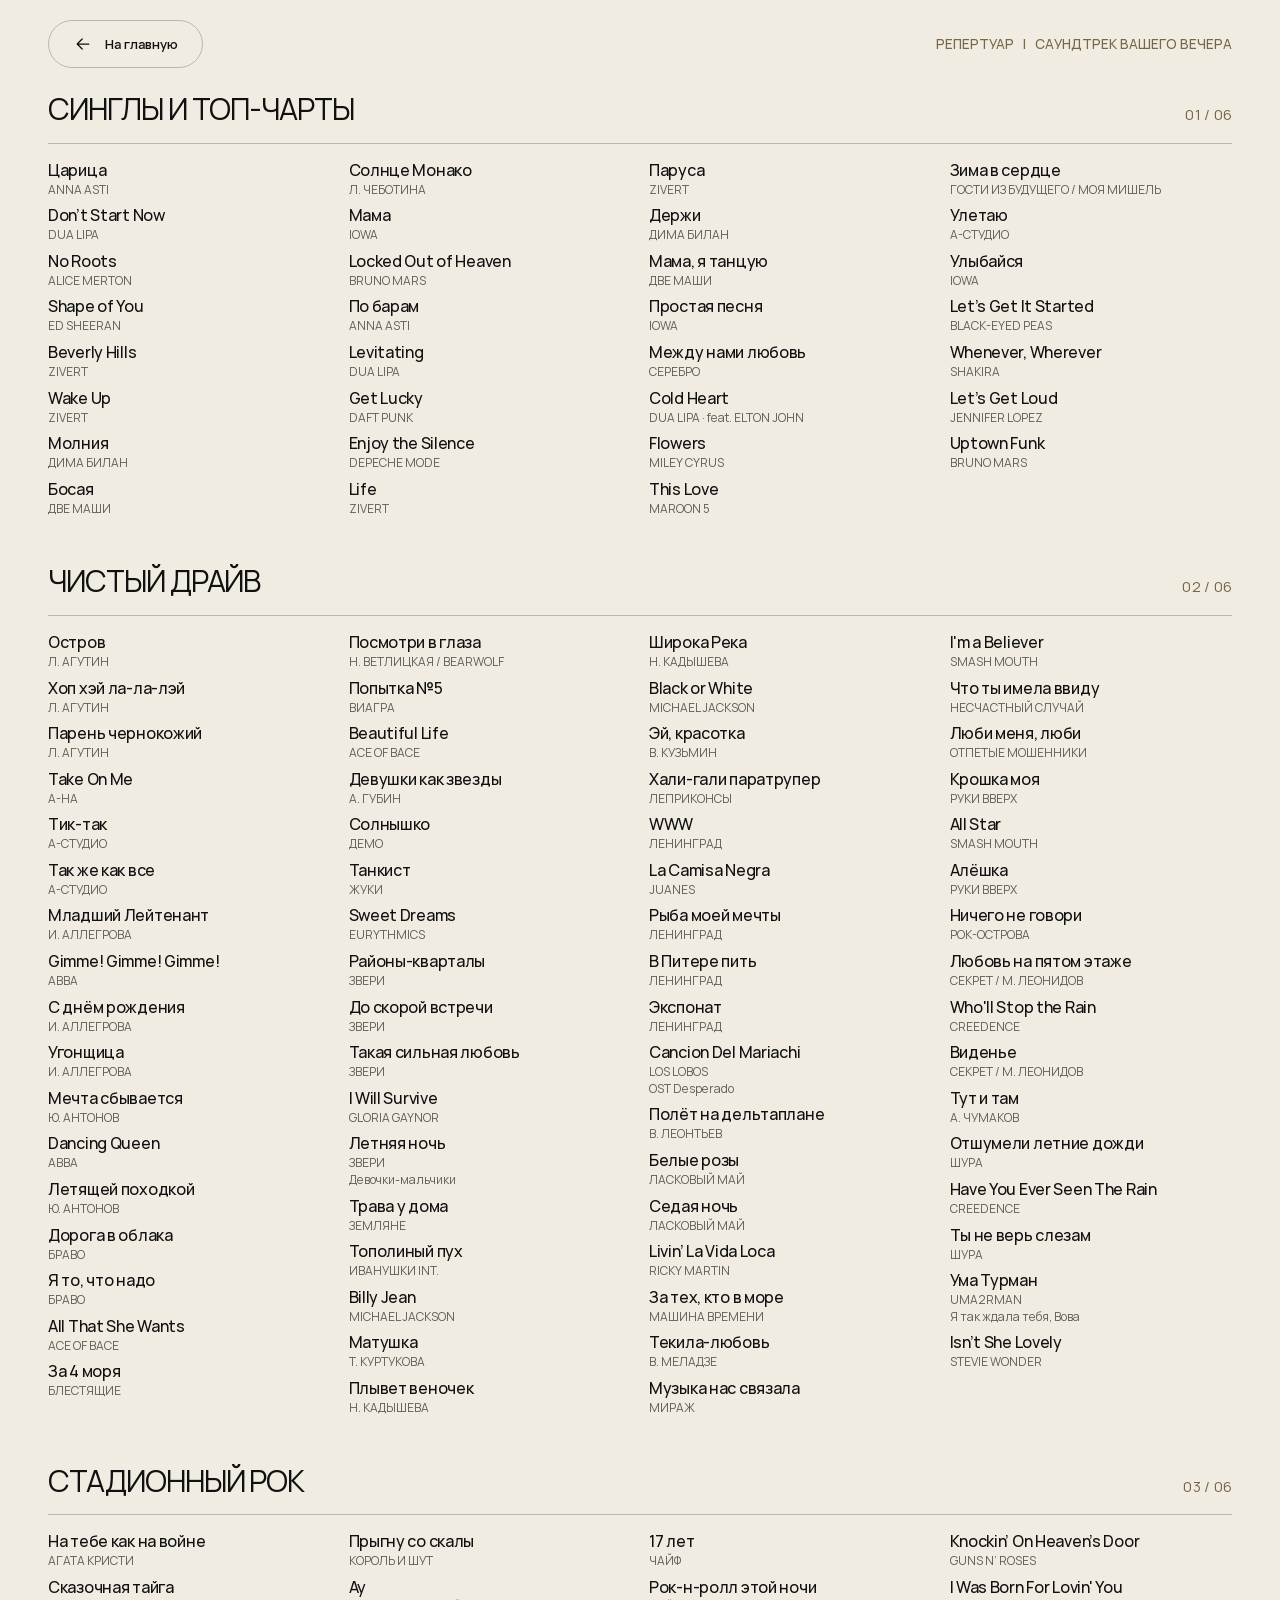
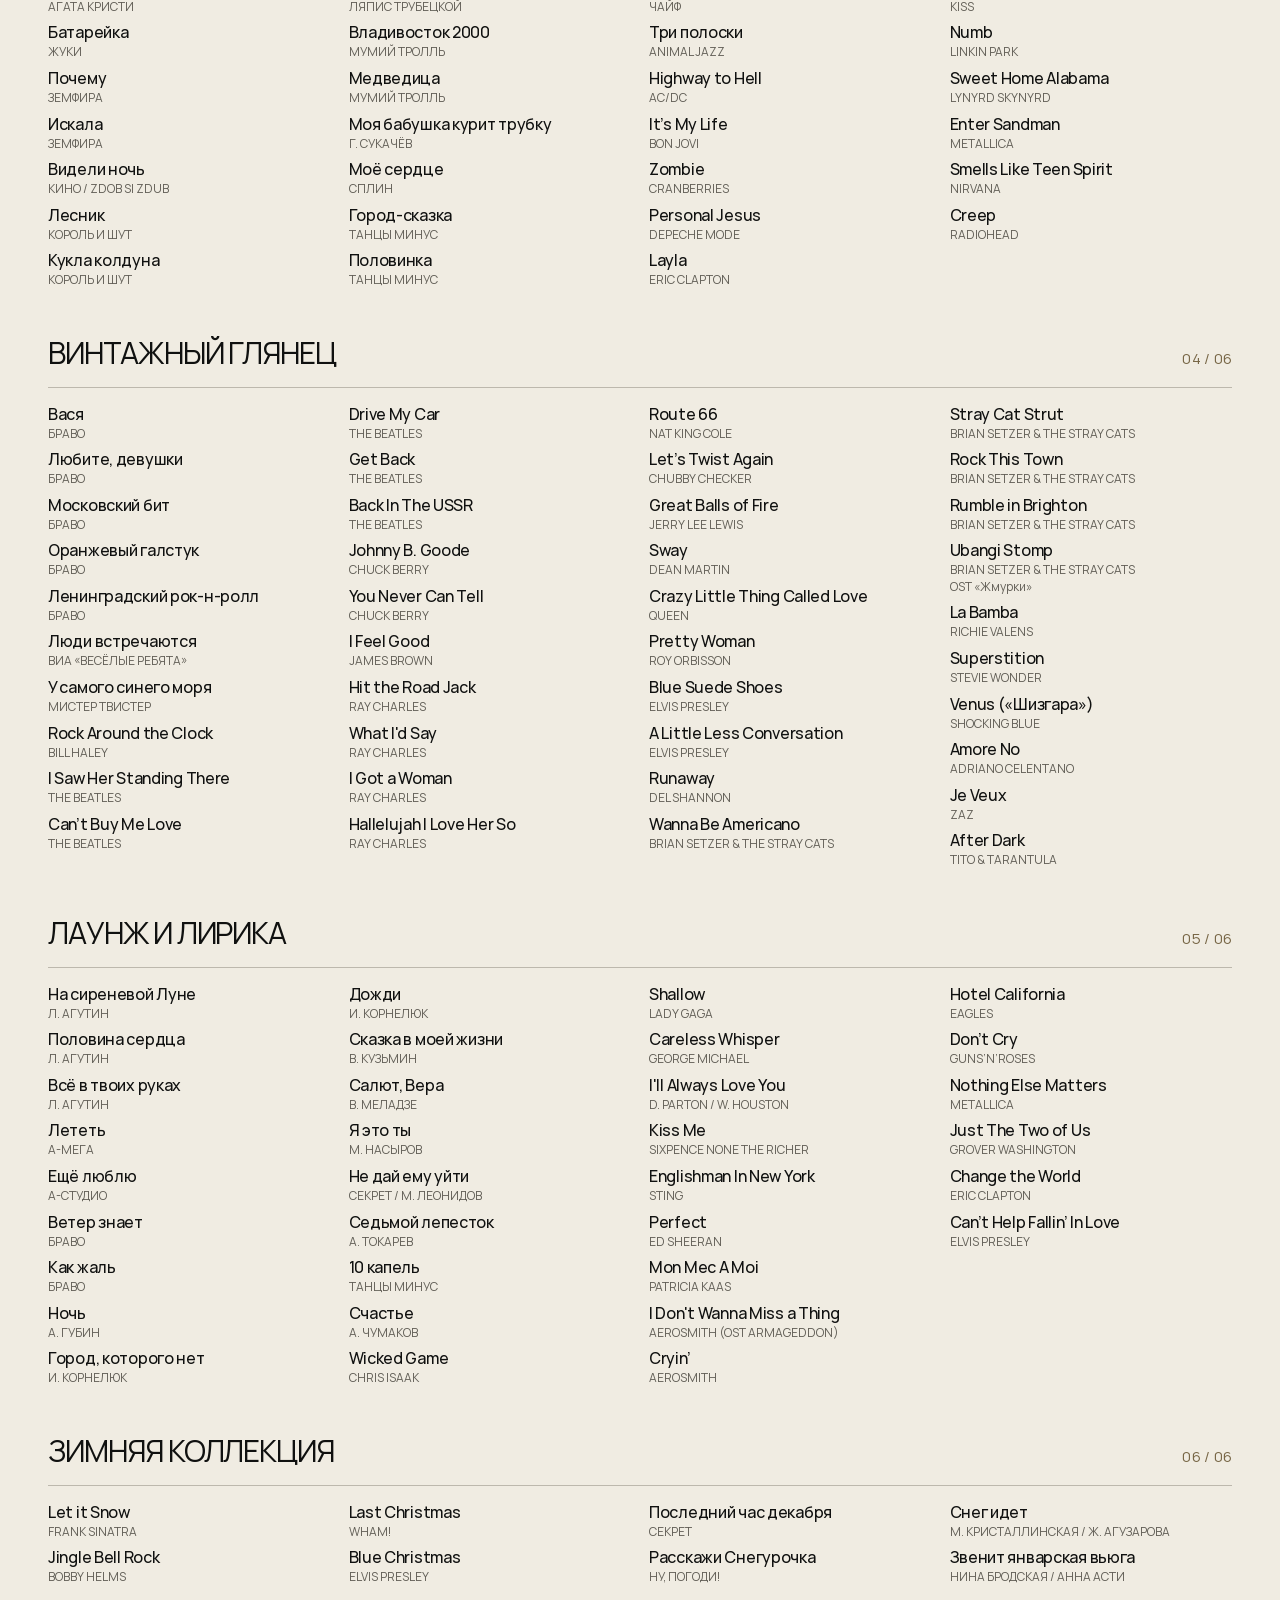
==== commit 71dbbafa: "Unify Bogema typography, themes and interface controls" ====
--- a/repertoire/index.html
+++ b/repertoire/index.html
@@ -4,7 +4,7 @@
   <meta charset="utf-8">
   <meta name="viewport" content="width=device-width, initial-scale=1">
   <meta name="color-scheme" content="light">
-  <meta name="theme-color" content="#F2F2F0">
+  <meta name="theme-color" content="#f0ece2">
   <meta name="robots" content="noindex, nofollow">
   <meta name="description" content="Репертуар кавер-группы Богема: 210 песен в шести музыкальных разделах. Саундтрек вашего вечера.">
   <title>Репертуар Богемы</title>
@@ -27,10 +27,11 @@
   <meta name="twitter:image" content="https://dunshaar.github.io/demo_version_bogema/assets/share-bogema-v1.jpg">
   <meta name="twitter:image:alt" content="Пять музыкантов кавер-группы Богема и логотип группы">
   <link rel="icon" href="../assets/favicon.svg" type="image/svg+xml">
-  <link rel="stylesheet" href="../assets/fonts/fonts.css">
-  <link rel="stylesheet" href="repertoire.css?v=20261018-local-return1">
+  <link rel="stylesheet" href="../assets/fonts/fonts.css?v=20261020-stage1">
+  <link rel="stylesheet" href="repertoire.css?v=20261020-stage1">
+<link rel="stylesheet" href="../assets/bogema-design-system.css?v=20261020-stage1">
 </head>
-<body>
+<body class="catalog-page" data-bogema-theme="light">
   <main class="rep-shell">
     <header aria-label="Навигация" class="rep-navigation">
       <a class="rep-back" href="../">
--- a/assets/fonts/fonts.css
+++ b/assets/fonts/fonts.css
@@ -44,3 +44,12 @@
 @font-face { font-family: "Manrope"; src: url("manrope-400-8.woff2"); font-display: swap; font-style: normal; font-weight: 400 }
 @font-face { font-family: "Manrope"; src: url("manrope-800-9.woff2"); font-display: swap; font-style: normal; font-weight: 800 }
 @font-face { font-family: "Manrope"; src: url("manrope-600-10.woff2"); font-display: swap; font-style: normal; font-weight: 600 }
+
+/* The same light Manrope face as the homepage wordmark; full Cyrillic/Latin. */
+@font-face {
+  font-family: "Manrope";
+  src: url("manrope-hero-variable.ttf") format("truetype");
+  font-style: normal;
+  font-weight: 200 300;
+  font-display: swap;
+}
--- a/repertoire/repertoire.css
+++ b/repertoire/repertoire.css
@@ -1,24 +1,5 @@
-/* Repertoire v9 only; no styles shared with the homepage. */
-@font-face {
-  font-family: 'Manrope';
-  src: url('../assets/fonts/manrope-hero-variable.ttf') format('truetype');
-  font-weight: 300;
-  font-style: normal;
-  font-display: swap;
-}
-
-/* BOGEMA / compact repertoire reference v2. This is a standalone VISUAL
-   AND LAYOUT sample, not the site's production stylesheet. Reuse the site's
-   existing self-hosted Manrope when implementing at /repertoire/. */
-:root {
-  --rep-bg:#F2F2F0;
-  --rep-ink:#151613;
-  --rep-muted:#77736E;
-  --rep-muted-dark:#56564E;
-  --rep-brass:#9A713D;
-  --rep-stroke:rgba(21,22,19,.23);
-  --rep-font:Manrope,Arial,Helvetica,sans-serif;
-}
+/* Public repertoire layout: six independent compact sections. */
+/* Colors, fonts and component rules: ../assets/bogema-design-system.css */
 *{box-sizing:border-box}
 html{scroll-behavior:smooth}
 body{margin:0;background:var(--rep-bg);color:var(--rep-ink);font-family:var(--rep-font);font-weight:400;-webkit-font-smoothing:antialiased}
--- a/assets/bogema-design-system.css
+++ b/assets/bogema-design-system.css
@@ -0,0 +1,438 @@
+/* BOGEMA design system, stage 1.
+ * Canonical source: demo_version_bogema/assets/bogema-design-system.css.
+ * The client tool receives an identical copy via tools/sync-design-system.py.
+ * Load after page styles. Page layout and all behavior stay in their own files.
+ */
+:root {
+  --b-font: Manrope, Arial, Helvetica, sans-serif;
+  --b-font-brand: "Manrope Hero", Manrope, Arial, sans-serif;
+  --b-font-editorial: Spectral, Georgia, serif;
+  --b-weight-regular: 400;
+  --b-weight-medium: 500;
+  --b-weight-button: 600;
+  --b-weight-strong: 700;
+  --b-dark: #101110;
+  --b-dark-hero: #151613;
+  --b-dark-surface: #1b1d19;
+  --b-light: #f0ece2;
+  --b-light-surface: #e7e2d7;
+  --b-dark-text: #f0ece2;
+  --b-light-text: #101110;
+  --b-dark-muted: #a8a89c;
+  --b-light-muted: #625f57;
+  --b-dark-line: #4c4e45;
+  --b-light-line: #bdb8ad;
+  --b-dark-accent: #c6b79b;
+  --b-light-accent: #786747;
+  --b-dark-error: #ecaaa0;
+  --b-light-error: #824b44;
+  --b-skip-fill: #824b44;
+  --b-dark-hover: #d8cbb6;
+  --b-light-hover: #34362f;
+  --b-text-body: 16px;
+  --b-text-small: 14px;
+  --b-text-caption: 12px;
+  --b-text-micro: 11px;
+  --b-text-button: 13px;
+  --b-text-song: 16px;
+  --b-text-artist: 12px;
+  --b-text-page: clamp(40px, 5.2vw, 72px);
+  --b-text-section: clamp(36px, 4.45vw, 64px);
+  --b-text-catalog-section: clamp(24px, 2.35vw, 36px);
+  --b-text-workspace-section: 24px;
+  --b-text-editorial: clamp(28px, 2.25vw, 32px);
+  --b-leading-tight: 1.15;
+  --b-leading-title: 1.3;
+  --b-leading-ui: 1.4;
+  --b-leading-body: 1.6;
+  --b-leading-song: 1.25;
+  --b-tracking-heading: -.035em;
+  --b-tracking-body: -.02em;
+  --b-tracking-song: -.018em;
+  --b-tracking-label: .1em;
+  --b-space-1: 4px;
+  --b-space-2: 8px;
+  --b-space-3: 12px;
+  --b-space-4: 16px;
+  --b-space-5: 20px;
+  --b-space-6: 24px;
+  --b-space-8: 32px;
+  --b-space-10: 40px;
+  --b-space-12: 48px;
+  --b-space-16: 64px;
+  --b-container: 1440px;
+  --b-hero-container: 1536px;
+  --b-gutter: 48px;
+  --b-control: 48px;
+  --b-control-compact: 44px;
+  --b-field: 52px;
+  --b-radius-control: 999px;
+  --b-radius-surface: 12px;
+  --b-radius-field: 0px;
+  --b-icon: 20px;
+  --b-icon-small: 18px;
+  --b-line-width: 1px;
+  --b-focus-width: 2px;
+  --b-focus-offset: 3px;
+  --b-transition: 180ms ease;
+}
+[data-bogema-theme="dark"] {
+  --b-bg: var(--b-dark);
+  --b-surface: var(--b-dark-surface);
+  --b-text: var(--b-dark-text);
+  --b-muted: var(--b-dark-muted);
+  --b-line: var(--b-dark-line);
+  --b-accent: var(--b-dark-accent);
+  --b-error: var(--b-dark-error);
+  --b-primary: var(--b-light);
+  --b-on-primary: var(--b-dark);
+  --b-primary-hover: var(--b-dark-hover);
+  color-scheme: dark;
+}
+[data-bogema-theme="light"], .home-page .repertoire-teaser {
+  --b-bg: var(--b-light);
+  --b-surface: var(--b-light-surface);
+  --b-text: var(--b-light-text);
+  --b-muted: var(--b-light-muted);
+  --b-line: var(--b-light-line);
+  --b-accent: var(--b-light-accent);
+  --b-error: var(--b-light-error);
+  --b-primary: var(--b-dark);
+  --b-on-primary: var(--b-light);
+  --b-primary-hover: var(--b-light-hover);
+  color-scheme: light;
+}
+/* Bridge the old page variables to one set of theme tokens. */
+[data-bogema-theme], .home-page .repertoire-teaser {
+  --bg: var(--b-bg);
+  --surface: var(--b-surface);
+  --ink: var(--b-text);
+  --muted: var(--b-muted);
+  --gold: var(--b-accent);
+  --line: var(--b-line);
+  --pad: var(--b-gutter);
+  --rep-bg: var(--b-bg);
+  --rep-ink: var(--b-text);
+  --rep-muted: var(--b-muted);
+  --rep-muted-dark: var(--b-muted);
+  --rep-brass: var(--b-accent);
+  --rep-gold: var(--b-accent);
+  --rep-line: var(--b-line);
+  --rep-stroke: var(--b-line);
+  --rep-font: var(--b-font);
+}
+body[data-bogema-theme] {
+  background: var(--b-bg);
+  color: var(--b-text);
+  font-family: var(--b-font);
+  font-weight: var(--b-weight-regular);
+  font-synthesis: none;
+  font-size: var(--b-text-body);
+  line-height: var(--b-leading-body);
+  letter-spacing: var(--b-tracking-body);
+}
+[data-bogema-theme] ::selection { background: var(--b-accent); color: var(--b-bg); }
+.home-page .wrap:not(.hero), .catalog-page .rep-shell, .repertoire-page .wrap {
+  max-width: var(--b-container);
+  padding-inline: var(--b-gutter);
+}
+/* Shared typography: the giant hero wordmark keeps its existing art direction. */
+.home-page .eyebrow, .repertoire-page .rep-eyebrow,
+.repertoire-page .rep-list-heading > span {
+  font-family: var(--b-font);
+  font-size: var(--b-text-micro);
+  font-weight: var(--b-weight-medium);
+  line-height: var(--b-leading-ui);
+  letter-spacing: var(--b-tracking-label);
+  color: var(--b-muted);
+}
+.home-page .serif-accent, .home-page .repertoire-center h2 span,
+.repertoire-page .rep-guide-heading h2 {
+  font-family: var(--b-font-editorial);
+  font-style: italic;
+  font-weight: var(--b-weight-regular);
+}
+.repertoire-page .rep-intro h1 {
+  font-size: var(--b-text-page);
+  font-weight: var(--b-weight-medium);
+  line-height: var(--b-leading-tight);
+  letter-spacing: var(--b-tracking-heading);
+}
+.catalog-page .rep-section h2 {
+  font-size: var(--b-text-catalog-section);
+  line-height: var(--b-leading-tight);
+  letter-spacing: var(--b-tracking-heading);
+}
+.repertoire-page .rep-list-heading h2 {
+  font-size: var(--b-text-workspace-section);
+  line-height: var(--b-leading-title);
+  letter-spacing: var(--b-tracking-heading);
+}
+.repertoire-page .rep-guide-heading h2 { font-size: var(--b-text-editorial); }
+.catalog-page .rep-song-title, .repertoire-page .rep-song-info h3 {
+  font-family: var(--b-font);
+  font-size: var(--b-text-song);
+  font-weight: var(--b-weight-medium);
+  line-height: var(--b-leading-song);
+  letter-spacing: var(--b-tracking-song);
+  color: var(--b-text);
+}
+.catalog-page .rep-song-artist, .repertoire-page .rep-song-artist,
+.catalog-page .rep-song-note {
+  font-family: var(--b-font);
+  font-size: var(--b-text-artist);
+  font-weight: var(--b-weight-regular);
+  line-height: var(--b-leading-title);
+  letter-spacing: 0;
+  color: var(--b-muted);
+}
+.repertoire-page .rep-song-number { color: var(--b-muted); }
+.repertoire-page .rep-song-row[data-status="want"] h3 { font-weight: var(--b-weight-strong); }
+.repertoire-page .rep-song-row[data-status="skip"] h3,
+.repertoire-page .rep-song-row[data-status="skip"] .rep-song-artist { color: var(--b-error); }
+/* Shared geometry, primary and secondary variants. No video-control selectors. */
+.home-page .button, .home-page .desktop-hero-nav a,
+.catalog-page .rep-back, .repertoire-page .rep-primary, .repertoire-page .rep-secondary,
+[data-bogema-theme] .bf-primary, [data-bogema-theme] .bf-secondary {
+  display: inline-flex;
+  align-items: center;
+  justify-content: center;
+  gap: var(--b-space-3);
+  min-height: var(--b-control);
+  max-width: 100%;
+  padding: 12px var(--b-space-6);
+  border: var(--b-line-width) solid var(--b-line);
+  border-radius: var(--b-radius-control);
+  background: transparent;
+  color: var(--b-text);
+  font-family: var(--b-font);
+  font-size: var(--b-text-button);
+  font-weight: var(--b-weight-button);
+  line-height: var(--b-leading-ui);
+  letter-spacing: 0;
+  text-align: center;
+  text-decoration: none;
+  box-shadow: none;
+  transition: background-color var(--b-transition), color var(--b-transition), border-color var(--b-transition);
+}
+.home-page .button-fill, .home-page .header-request, .home-page .desktop-hero-nav a,
+.repertoire-page .rep-primary, [data-bogema-theme] .bf-primary {
+  background: var(--b-primary);
+  border-color: var(--b-primary);
+  color: var(--b-on-primary);
+}
+.home-page .button:hover, .catalog-page .rep-back:hover,
+.repertoire-page .rep-secondary:not(:disabled):hover, [data-bogema-theme] .bf-secondary:not(:disabled):hover {
+  background: var(--b-surface);
+  border-color: var(--b-text);
+  color: var(--b-text);
+}
+.home-page .button-fill:hover, .home-page .header-request:hover, .home-page .desktop-hero-nav a:hover,
+.repertoire-page .rep-primary:hover, [data-bogema-theme] .bf-primary:not(:disabled):hover {
+  background: var(--b-primary-hover);
+  border-color: var(--b-primary-hover);
+  color: var(--b-on-primary);
+}
+.home-page .button:active, .home-page .desktop-hero-nav a:active,
+.catalog-page .rep-back:active, .repertoire-page .rep-primary:active,
+.repertoire-page .rep-secondary:active, [data-bogema-theme] .bf-primary:active {
+  box-shadow: inset 0 0 0 2px var(--b-accent);
+}
+[data-bogema-theme] .bf-primary::after { display: none; }
+[data-bogema-theme] .bf-primary:disabled, [data-bogema-theme] .bf-secondary:disabled,
+.repertoire-page .rep-secondary:disabled, .repertoire-page .rep-text-button:disabled {
+  opacity: .5;
+  cursor: default;
+}
+/* Keep the already agreed visually active client demo button, without enabling delivery. */
+.repertoire-page .bf-form[data-state="draft"][data-delivery-enabled="false"] .bf-primary:disabled {
+  opacity: 1;
+}
+.repertoire-page .bf-form[data-state="draft"][data-delivery-enabled="false"] .bf-primary:disabled:hover {
+  background: var(--b-primary-hover);
+  border-color: var(--b-primary-hover);
+}
+.home-page .button > svg, .catalog-page .rep-back svg,
+.repertoire-page .rep-primary svg, .repertoire-page .rep-secondary svg {
+  width: var(--b-icon);
+  height: var(--b-icon);
+  flex: none;
+}
+/* Visible keyboard focus, scoped to the three interfaces. */
+[data-bogema-theme] :where(a,button,summary,input,select,textarea,[tabindex]):focus-visible {
+  outline: var(--b-focus-width) solid var(--b-accent);
+  outline-offset: var(--b-focus-offset);
+}
+.home-page .menu-button { min-height: var(--b-control-compact); }
+.home-page .contact-link { border-color: var(--b-line); }
+.home-page .contact-link .contact-icon { width: var(--b-icon); height: var(--b-icon); }
+.home-page .site-nav a, .home-page .menu-dialog a { min-height: var(--b-control-compact); }
+/* Underlined fields are shared with the existing homepage, including labels. */
+[data-bogema-theme] .bf-field label, .repertoire-page .rep-search > label {
+  font: var(--b-weight-medium) var(--b-text-caption)/var(--b-leading-ui) var(--b-font);
+  letter-spacing: var(--b-tracking-label);
+  text-transform: uppercase;
+  color: var(--b-muted);
+  margin-bottom: var(--b-space-2);
+}
+[data-bogema-theme] .bf-optional {
+  font-size: var(--b-text-caption);
+  letter-spacing: 0;
+  text-transform: none;
+  color: var(--b-muted);
+}
+[data-bogema-theme] .bf-fields { gap: var(--b-space-6); }
+[data-bogema-theme] .bf-field input, [data-bogema-theme] .bf-field select {
+  min-height: var(--b-field);
+  padding: var(--b-space-3) 0;
+  border: 0;
+  border-bottom: var(--b-line-width) solid var(--b-muted);
+  border-radius: var(--b-radius-field);
+  background: transparent;
+  color: var(--b-text);
+  font: var(--b-weight-regular) var(--b-text-body)/var(--b-leading-ui) var(--b-font);
+}
+[data-bogema-theme] .bf-field input::placeholder,
+.repertoire-page .rep-search input::placeholder { color: var(--b-muted); opacity: 1; }
+[data-bogema-theme] .bf-field input:hover, [data-bogema-theme] .bf-field select:hover {
+  background: transparent;
+  border-color: var(--b-text);
+}
+[data-bogema-theme] .bf-field input:focus-visible, [data-bogema-theme] .bf-field select:focus-visible {
+  outline: 0;
+  box-shadow: 0 2px 0 var(--b-accent);
+  border-color: var(--b-accent);
+}
+[data-bogema-theme] .bf-field [aria-invalid="true"] { border-color: var(--b-error); }
+[data-bogema-theme] .bf-field-error, [data-bogema-theme] .bf-storage-warning { color: var(--b-error); }
+[data-bogema-theme] .bf-status { color: var(--b-accent); font-size: var(--b-text-small); }
+[data-bogema-theme] .bf-consent {
+  border: 0;
+  padding: 0;
+  margin-top: var(--b-space-6);
+}
+[data-bogema-theme] .bf-consent .bf-check {
+  gap: var(--b-space-3);
+  color: var(--b-muted);
+  font-size: var(--b-text-caption);
+  line-height: var(--b-leading-body);
+  min-height: var(--b-control-compact);
+}
+[data-bogema-theme] .bf-consent input {
+  width: 20px;
+  height: 20px;
+  flex: none;
+  accent-color: var(--b-accent);
+}
+[data-bogema-theme] .bf-text-button, .repertoire-page .rep-text-button {
+  color: var(--b-accent);
+  font-size: var(--b-text-button);
+  font-family: var(--b-font);
+  min-height: var(--b-control-compact);
+  text-decoration: underline;
+  text-decoration-thickness: var(--b-line-width);
+  text-underline-offset: 4px;
+}
+[data-bogema-theme] .bf-text-button:hover, .repertoire-page .rep-text-button:hover {
+  color: var(--b-text);
+}
+/* Homepage integration: composition and the special hero/ribbon scale stay intact. */
+.home-page .repertoire-teaser { background: var(--b-bg); color: var(--b-text); }
+.home-page .repertoire-center .teaser-description,
+.home-page .repertoire-ribbon-song > span { color: var(--b-muted); }
+.home-page .repertoire-ribbon { border-color: var(--b-line); }
+.home-page .repertoire-center .repertoire-option { min-height: var(--b-control); }
+.home-page .details-lead, .home-page .performance-details p,
+.home-page .contact-addresses, .home-page .live-summary-note,
+.home-page #formats .ensemble-heading > p, .home-page #formats .ensemble-summary p {
+  color: var(--b-muted);
+}
+.home-page #formats .ensemble-choice { border-radius: var(--b-radius-control); }
+.home-page .bf-confirmation h3 { font-family: var(--b-font-editorial); }
+/* Public catalog: six independent compact sections; no selection UI. */
+.catalog-page .rep-navigation { margin-bottom: var(--b-space-6); }
+.catalog-page .rep-identity :is(h1,p,.rep-divider) { color: var(--b-accent); }
+.catalog-page .rep-section-index { color: var(--b-accent); }
+.catalog-page .rep-section { margin-bottom: var(--b-space-12); }
+.catalog-page .rep-section:last-child { margin-bottom: 0; }
+.catalog-page .rep-section-head { margin-bottom: var(--b-space-4); }
+.catalog-page .rep-rule { margin-bottom: var(--b-space-4); background: var(--b-line); }
+.catalog-page .rep-song { margin-bottom: var(--b-space-2); }
+.catalog-page .rep-song-artist { margin-top: 2px; }
+/* Selection tool: same surfaces and type, compact functional controls remain. */
+.repertoire-page main { background: var(--b-bg); }
+.repertoire-page .rep-companion, .repertoire-page .rep-action-dialog {
+  background: var(--b-surface);
+  color: var(--b-text);
+  border-color: var(--b-line);
+  border-radius: var(--b-radius-surface);
+}
+.repertoire-page .rep-companion { box-shadow: none; }
+.repertoire-page .rep-guide, .repertoire-page .rep-song-list,
+.repertoire-page .rep-song-row, .repertoire-page .rep-request,
+.repertoire-page .rep-counts > div { border-color: var(--b-line); }
+.repertoire-page .rep-count-skip dd, .repertoire-page .rep-guide-skip .rep-guide-symbol { color: var(--b-error); }
+.repertoire-page .rep-count-want dt::before { background: var(--b-text); }
+.repertoire-page .rep-count-maybe dt::before { background: var(--b-muted); }
+.repertoire-page .rep-count-skip dt::before { background: var(--b-error); }
+.repertoire-page .rep-search-field {
+  min-height: var(--b-field);
+  padding: 0;
+  border: 0;
+  border-bottom: var(--b-line-width) solid var(--b-muted);
+  border-radius: var(--b-radius-field);
+  background: transparent;
+}
+.repertoire-page .rep-search-field:focus-within {
+  box-shadow: 0 2px 0 var(--b-accent);
+  border-color: var(--b-accent);
+}
+.repertoire-page .rep-search input:focus-visible { outline: 0; }
+.repertoire-page .rep-search button {
+  width: var(--b-control-compact);
+  min-width: var(--b-control-compact);
+  height: var(--b-control-compact);
+  margin-right: 0;
+}
+.repertoire-page .rep-search-field > svg, .repertoire-page .rep-search button svg {
+  width: var(--b-icon);
+  height: var(--b-icon);
+  color: var(--b-muted);
+}
+.repertoire-page .rep-song-choices label > span {
+  min-height: var(--b-control-compact);
+  border-radius: var(--b-radius-control);
+  color: var(--b-muted);
+  font-family: var(--b-font);
+  font-size: var(--b-text-caption);
+  font-weight: var(--b-weight-medium);
+}
+.repertoire-page .rep-song-choices label:hover > span { background: var(--b-surface); color: var(--b-text); }
+.repertoire-page .rep-song-choices input:checked + span { background: var(--b-primary); color: var(--b-on-primary); border-color: var(--b-primary); }
+.repertoire-page .rep-song-choices input[value="maybe"]:checked + span { background: var(--b-surface); color: var(--b-text); border-color: var(--b-muted); }
+.repertoire-page .rep-song-choices input[value="skip"]:checked + span { background: var(--b-skip-fill); color: var(--b-light); border-color: var(--b-skip-fill); }
+.repertoire-page .rep-song-choices input:focus-visible { outline: 0; }
+.repertoire-page .rep-song-choices input:focus-visible + span {
+  outline: var(--b-focus-width) solid var(--b-accent);
+  outline-offset: -2px;
+  box-shadow: inset 0 0 0 4px var(--b-bg);
+}
+.repertoire-page .rep-send-link { padding-inline: var(--b-space-3); gap: var(--b-space-2); font-size: var(--b-text-caption); }
+.repertoire-page .rep-send-link svg, .repertoire-page .rep-reset-icon { width: var(--b-icon-small); height: var(--b-icon-small); }
+.repertoire-page .rep-action-dialog h2 { font-size: var(--b-text-workspace-section); }
+.repertoire-page .bf-field select option { background: var(--b-bg); color: var(--b-text); }
+@media(max-width:1199px) { :root { --b-gutter: 32px; } }
+@media(max-width:809px) {
+  :root { --b-gutter: 20px; }
+  .home-page .header-request { min-height: var(--b-control-compact); padding: 10px 12px; font-size: 11px; }
+  .home-page .repertoire-center .repertoire-option { min-height: var(--b-control); }
+  .catalog-page .rep-section { margin-bottom: var(--b-space-10); }
+  .repertoire-page .rep-companion { border-radius: 0 0 var(--b-radius-surface) var(--b-radius-surface); }
+  .repertoire-page .rep-companion .rep-send-link { min-height: var(--b-control-compact); padding: 10px 8px; }
+  .repertoire-page .rep-intro h1 { margin-block: var(--b-space-6) var(--b-space-8); }
+}
+@media(prefers-reduced-motion:reduce) {
+  .home-page .button, .home-page .desktop-hero-nav a, .catalog-page .rep-back,
+  .repertoire-page .rep-primary, .repertoire-page .rep-secondary,
+  [data-bogema-theme] .bf-primary, [data-bogema-theme] .bf-secondary { transition: none; }
+}
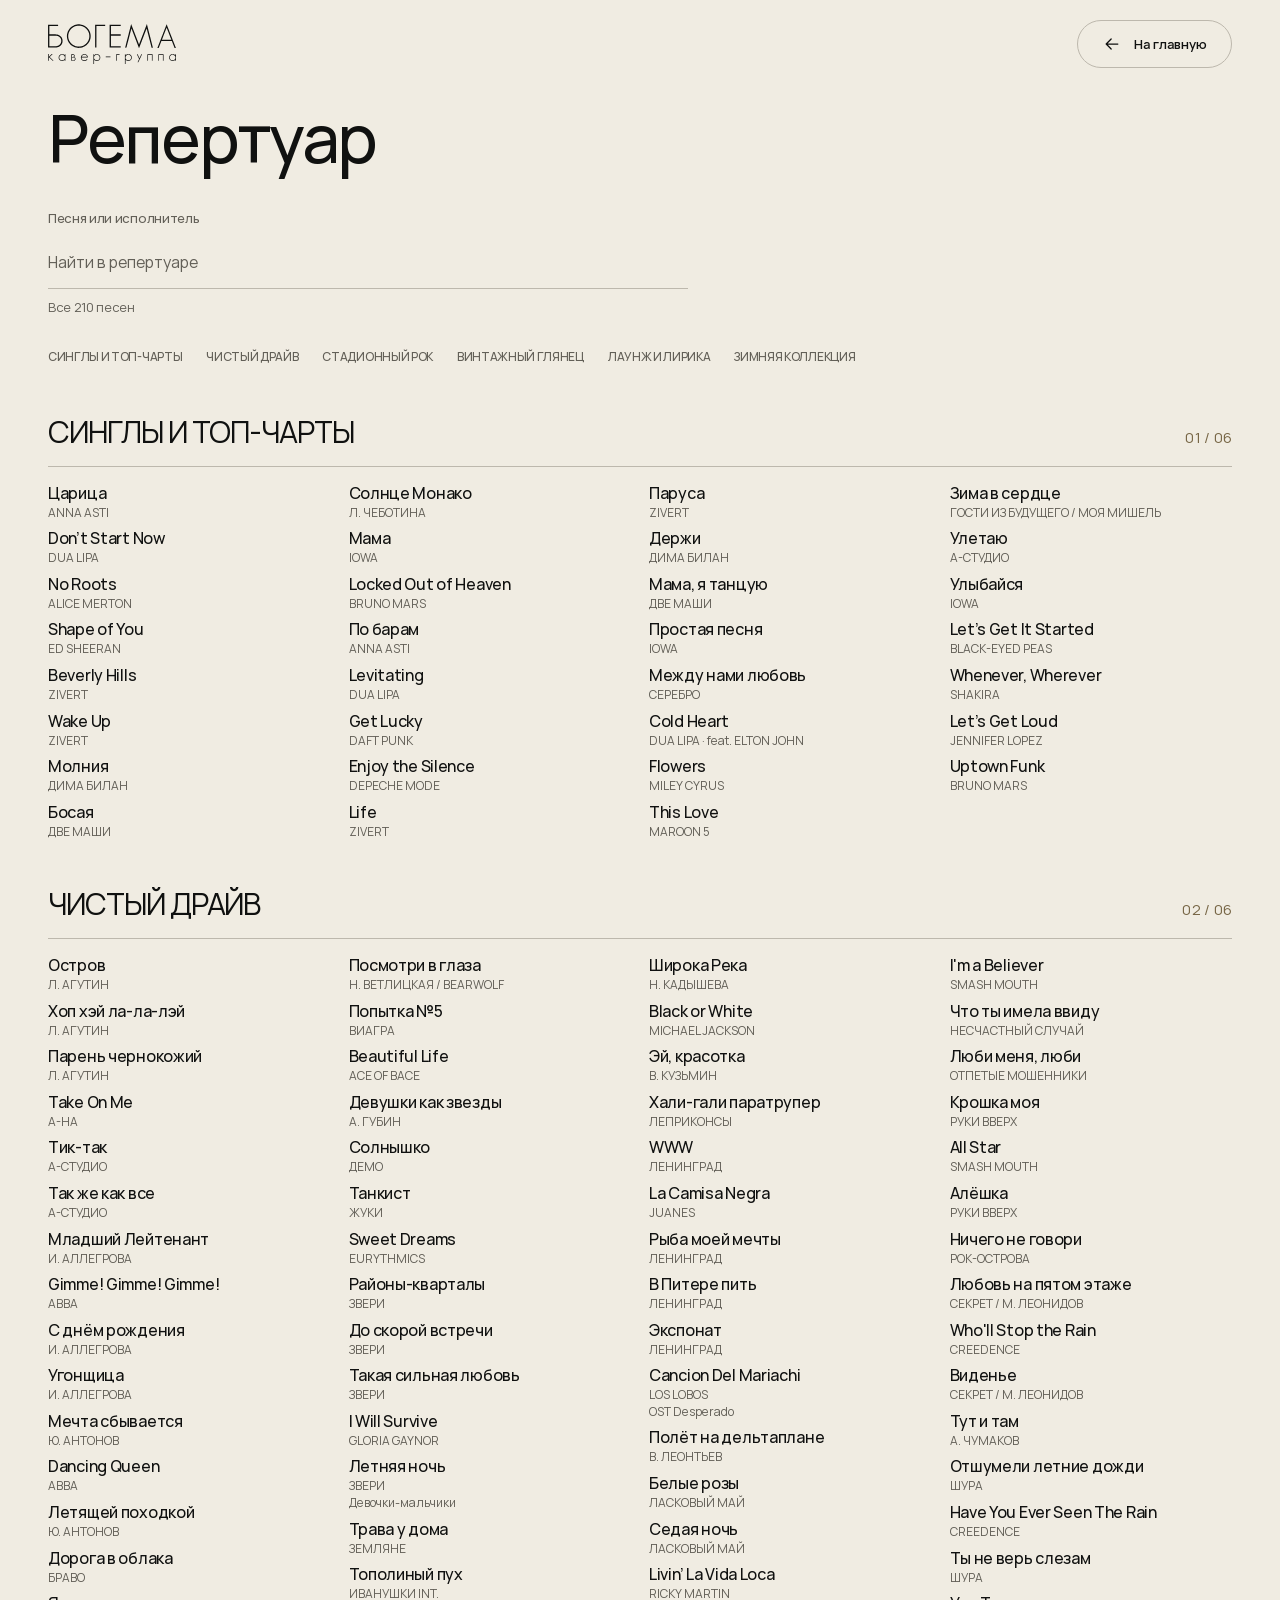
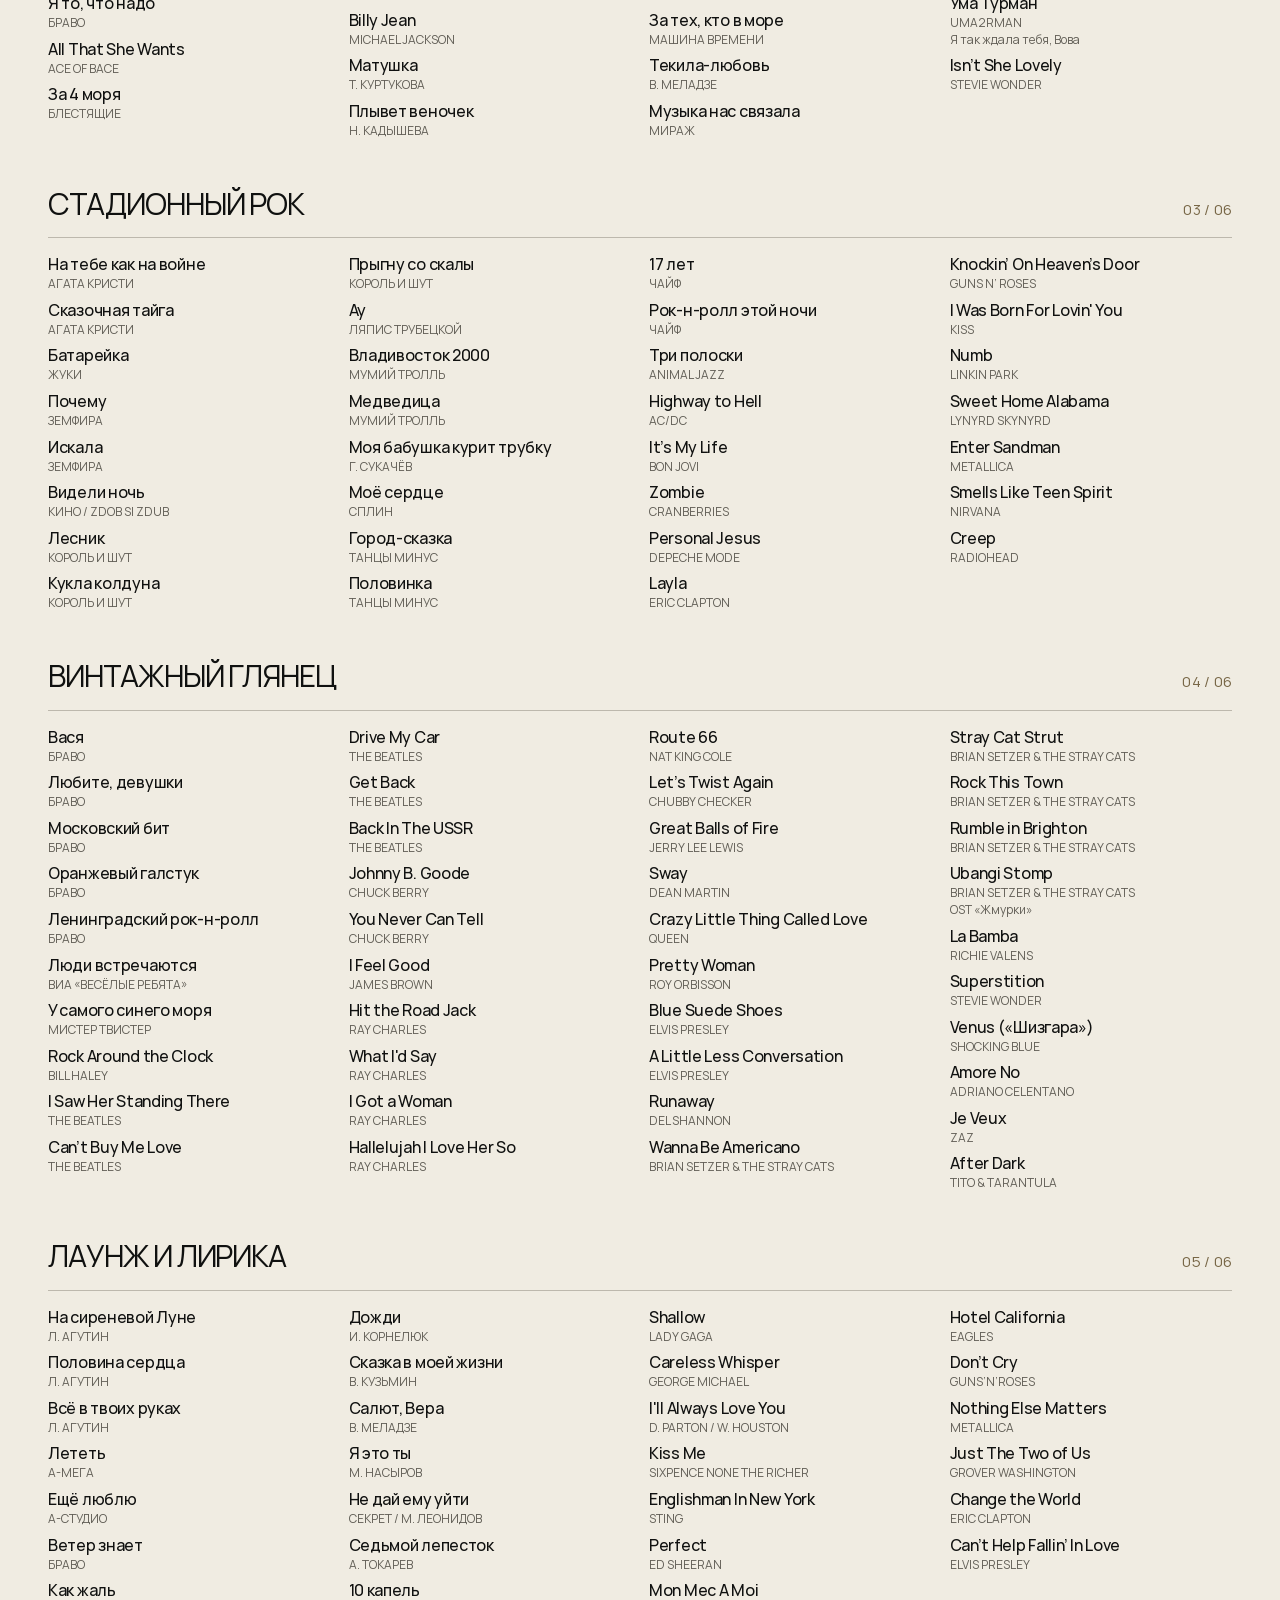
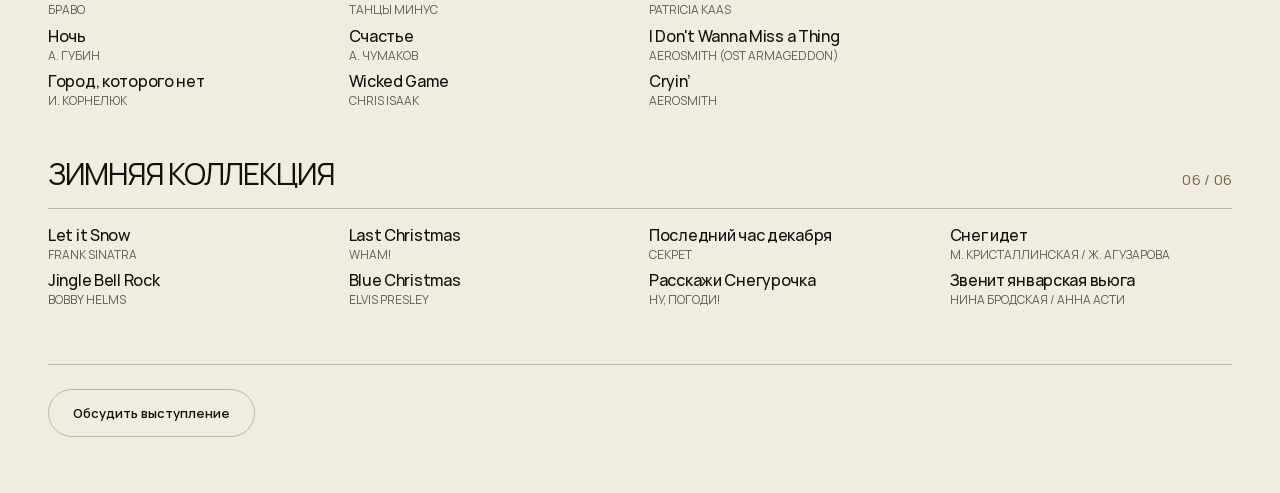
==== commit b666aaf4: "Publish approved local site and client song selection" ====
--- a/repertoire/index.html
+++ b/repertoire/index.html
@@ -7,7 +7,7 @@
   <meta name="theme-color" content="#f0ece2">
   <meta name="robots" content="noindex, nofollow">
   <meta name="description" content="Репертуар кавер-группы Богема: 210 песен в шести музыкальных разделах. Саундтрек вашего вечера.">
-  <title>Репертуар Богемы</title>
+  <title>Репертуар — Богема</title>
   <link rel="canonical" href="https://dunshaar.github.io/demo_version_bogema/repertoire/">
   <meta property="og:type" content="website">
   <meta property="og:site_name" content="Богема">
@@ -27,19 +27,21 @@
   <meta name="twitter:image" content="https://dunshaar.github.io/demo_version_bogema/assets/share-bogema-v1.jpg">
   <meta name="twitter:image:alt" content="Пять музыкантов кавер-группы Богема и логотип группы">
   <link rel="icon" href="../assets/favicon.svg" type="image/svg+xml">
-  <link rel="stylesheet" href="../assets/fonts/fonts.css?v=20261020-stage1">
-  <link rel="stylesheet" href="repertoire.css?v=20261020-stage1">
-<link rel="stylesheet" href="../assets/bogema-design-system.css?v=20261020-stage1">
+  <link rel="stylesheet" href="../assets/fonts/fonts.css?v=20261022-release">
+  <link rel="stylesheet" href="repertoire.css?v=20261022-release">
+<link rel="stylesheet" href="../assets/bogema-design-system.css?v=20261022-release">
+<link rel="stylesheet" href="../assets/bogema-navigation.css?v=20261022-release">
+<link rel="stylesheet" href="../assets/bogema-catalog-controls.css?v=20261022-release">
+<script src="catalog.js?v=20261022-release" defer></script>
 </head>
 <body class="catalog-page" data-bogema-theme="light">
   <main class="rep-shell">
-    <header aria-label="Навигация" class="rep-navigation">
-      <a class="rep-back" href="../">
-        <svg viewBox="0 0 24 24" width="20" height="20" fill="none" aria-hidden="true"><path d="M19 12H5m6-6-6 6 6 6" stroke="currentColor" stroke-width="1.5" stroke-linecap="round" stroke-linejoin="round"/></svg>
-        <span>На главную</span>
-      </a>
-      <div class="rep-identity"><h1>РЕПЕРТУАР</h1><span aria-hidden="true" class="rep-divider">|</span><p>САУНДТРЕК ВАШЕГО ВЕЧЕРА</p></div>
+    <header class="b-page-header" aria-label="Навигация">
+      <a class="b-brand" href="../" aria-label="Богема — на главную"><img src="../assets/logo-dark.svg" width="5776" height="1824" alt=""></a>
+      <a class="b-nav-action" href="../"><svg viewBox="0 0 24 24" fill="none" aria-hidden="true" focusable="false"><path d="M19 12H5m6-6-6 6 6 6" stroke="currentColor" stroke-width="1.5" stroke-linecap="round" stroke-linejoin="round"/></svg><span>На главную</span></a>
     </header>
+    <h1 class="b-page-title">Репертуар</h1>
+<div class="b-catalog-tools"><div class="b-catalog-search"><label for="catalog-search">Песня или исполнитель</label><div class="b-search-field"><input id="catalog-search" type="search" autocomplete="off" placeholder="Найти в репертуаре" maxlength="100" aria-describedby="catalog-status"><button id="catalog-clear" type="button" aria-label="Очистить поиск" hidden><svg viewBox="0 0 24 24" fill="none" stroke="currentColor" stroke-width="1.5" aria-hidden="true"><path d="m6 6 12 12M18 6 6 18"/></svg></button></div></div><p id="catalog-status" class="b-catalog-status" role="status" aria-live="polite"></p><nav class="b-category-links" aria-label="Категории репертуара"><a href="#section-01">СИНГЛЫ И ТОП-ЧАРТЫ</a><a href="#section-02">ЧИСТЫЙ ДРАЙВ</a><a href="#section-03">СТАДИОННЫЙ РОК</a><a href="#section-04">ВИНТАЖНЫЙ ГЛЯНЕЦ</a><a href="#section-05">ЛАУНЖ И ЛИРИКА</a><a href="#section-06">ЗИМНЯЯ КОЛЛЕКЦИЯ</a></nav></div>
 <section class="rep-section" id="section-01" data-section="01" aria-labelledby="section-heading-01">
   <header class="rep-section-head"><h2 id="section-heading-01">СИНГЛЫ И ТОП-ЧАРТЫ</h2><span class="rep-section-index">01 / 06</span></header>
   <div class="rep-rule" aria-hidden="true"></div>
@@ -484,6 +486,7 @@
 <li class="rep-song" data-song-id="all-song-032">
 <span class="rep-song-title">Звенит январская вьюга</span><span class="rep-song-artist">НИНА БРОДСКАЯ / АННА АСТИ</span></li></ol>
 </section>
+<footer class="b-catalog-footer"><a class="b-nav-action" href="../#contact">Обсудить выступление</a></footer>
   </main>
 </body>
 </html>
--- a/assets/bogema-navigation.css
+++ b/assets/bogema-navigation.css
@@ -0,0 +1,118 @@
+/* Stage 2: shared navigation only. Load after the visual system. */
+.b-brand {
+  display: inline-flex;
+  align-items: center;
+  flex: none;
+  min-height: var(--b-control);
+  text-decoration: none;
+}
+.b-brand img { display: block; width: 128px; height: auto; }
+.b-nav-action, .b-menu-toggle, .b-header-catalog {
+  display: inline-flex;
+  align-items: center;
+  justify-content: center;
+  gap: var(--b-space-3);
+  min-height: var(--b-control);
+  color: var(--b-text);
+  font: var(--b-weight-button) var(--b-text-button)/var(--b-leading-ui) var(--b-font);
+  letter-spacing: 0;
+  text-decoration: none;
+  white-space: nowrap;
+  transition: color var(--b-transition), background-color var(--b-transition), border-color var(--b-transition);
+}
+.b-nav-action {
+  flex: none;
+  padding: var(--b-space-3) var(--b-space-6);
+  border: var(--b-line-width) solid var(--b-line);
+  border-radius: var(--b-radius-control);
+  background: transparent;
+}
+.b-nav-action svg, .b-menu-toggle svg { width: var(--b-icon); height: var(--b-icon); flex: none; }
+.b-nav-action:hover { background: var(--b-surface); border-color: var(--b-text); }
+.b-nav-action--primary { color: var(--b-on-primary); background: var(--b-primary); border-color: var(--b-primary); }
+.b-nav-action--primary:hover { color: var(--b-on-primary); background: var(--b-primary-hover); border-color: var(--b-primary-hover); }
+:is(.b-header, .b-page-header) :is(a, button):focus-visible {
+  outline: var(--b-focus-width) solid var(--b-accent);
+  outline-offset: var(--b-focus-offset);
+}
+.home-page .site-header.b-header { flex-wrap: nowrap; gap: var(--b-space-6); }
+.home-page .b-header .b-brand { flex: none; margin-right: auto; }
+.home-page .b-header .b-brand img { width: 128px; }
+.b-header-catalog { padding: var(--b-space-3) var(--b-space-2); }
+.b-header-catalog:hover { color: var(--b-accent); }
+.b-menu-control, .b-request-short { display: none; }
+.b-mobile-panel[hidden] { display: none; }
+.b-menu-toggle {
+  border: 0;
+  background: transparent;
+  padding: var(--b-space-2);
+  cursor: pointer;
+}
+.b-menu-toggle:hover { color: var(--b-accent); }
+.b-menu-toggle .b-menu-close, .b-menu-toggle[aria-expanded="true"] .b-menu-open { display: none; }
+.b-menu-toggle[aria-expanded="true"] .b-menu-close { display: block; }
+.b-mobile-panel {
+  position: absolute;
+  top: calc(100% + var(--b-space-2));
+  right: var(--b-space-4);
+  z-index: 1;
+  width: min(300px, calc(100vw - 32px));
+  max-height: calc(100dvh - 96px);
+  overflow-y: auto;
+  padding: var(--b-space-2);
+  border: var(--b-line-width) solid var(--b-line);
+  border-radius: var(--b-radius-surface);
+  background: var(--b-surface);
+}
+.b-mobile-panel a {
+  display: flex;
+  align-items: center;
+  min-height: var(--b-control);
+  padding: var(--b-space-3) var(--b-space-4);
+  color: var(--b-text);
+  font: var(--b-weight-medium) var(--b-text-small)/var(--b-leading-ui) var(--b-font);
+  text-decoration: none;
+}
+.b-mobile-panel a:hover { color: var(--b-accent); }
+.b-page-header { display: flex; align-items: center; justify-content: space-between; gap: var(--b-space-4); }
+.catalog-page .b-page-header { margin-bottom: var(--b-space-8); }
+.repertoire-page .b-page-header { padding-block: var(--b-space-6); }
+.catalog-page .b-page-title, .repertoire-page .rep-intro .b-page-title {
+  margin: 0;
+  color: var(--b-text);
+  font: var(--b-weight-medium) var(--b-text-page)/var(--b-leading-tight) var(--b-font);
+  letter-spacing: var(--b-tracking-heading);
+}
+.catalog-page .b-page-title { margin-bottom: var(--b-space-8); }
+.repertoire-page .rep-intro { padding-top: var(--b-space-4); }
+.repertoire-page .b-page-lead {
+  max-width: 760px;
+  margin: var(--b-space-4) 0 var(--b-space-6);
+  color: var(--b-muted);
+  font: var(--b-weight-regular) var(--b-text-body)/var(--b-leading-body) var(--b-font);
+  letter-spacing: var(--b-tracking-body);
+}
+.b-nav-sr-only { position: absolute; width: 1px; height: 1px; padding: 0; margin: -1px; overflow: hidden; clip-path: inset(50%); white-space: nowrap; border: 0; }
+@media (max-width: 767px) {
+  .home-page .site-header.b-header { gap: var(--b-space-2); padding: 10px var(--b-space-4); min-height: 64px; }
+  .home-page .b-header .b-brand img, .b-page-header .b-brand img { width: 92px; }
+  .b-brand, .b-nav-action, .b-menu-toggle { min-height: var(--b-control-compact); }
+  .b-header-catalog, .b-request-full { display: none; }
+  .b-menu-control { display: block; flex: none; }
+  .b-menu-toggle { gap: var(--b-space-2); }
+  .b-menu-toggle svg, .b-header-request svg { width: var(--b-icon-small); height: var(--b-icon-small); }
+  .b-request-short { display: inline; }
+  .b-header-request { gap: var(--b-space-2); padding: var(--b-space-2); }
+  .b-page-header { gap: var(--b-space-3); }
+  .b-page-header .b-nav-action { padding: var(--b-space-2) var(--b-space-3); gap: var(--b-space-2); }
+  .repertoire-page .b-page-header { padding-block: var(--b-space-5); }
+  .catalog-page .b-page-header { margin-bottom: var(--b-space-6); }
+  .catalog-page .b-page-title { margin-bottom: var(--b-space-6); }
+  .repertoire-page .rep-intro { padding-top: var(--b-space-2); }
+}
+@media (prefers-reduced-motion: reduce) {
+  .b-nav-action, .b-menu-toggle, .b-header-catalog { transition: none; }
+}
+
+/* Only destinations of the revised navigation receive native-anchor clearance. */
+.home-page :is(#formats, #live, #contact) { scroll-margin-top: var(--b-navigation-inset, 80px); }
--- a/assets/bogema-catalog-controls.css
+++ b/assets/bogema-catalog-controls.css
@@ -0,0 +1,20 @@
+[data-bogema-theme] [hidden] { display:none!important; }
+.b-catalog-tools { margin:0 0 36px; }
+.b-catalog-search { max-width:640px; }
+.b-catalog-search label { display:block;font:500 13px/1.5 var(--b-font);margin-bottom:8px;color:var(--b-muted); }
+.b-search-field { display:flex;align-items:center;gap:8px;border-bottom:1px solid var(--b-line);min-height:52px; }
+.b-search-field:focus-within { border-color:var(--b-text);box-shadow:inset 0 -1px var(--b-text); }
+.b-search-field input { flex:1;min-width:0;width:100%;border:0;background:transparent;color:var(--b-text);padding:14px 0;font:400 16px/1.5 var(--b-font); }
+.b-search-field input:focus-visible { outline:none; }
+.b-search-field input::-webkit-search-cancel-button { display:none; }
+.b-search-field input::placeholder { color:var(--b-muted);opacity:1; }
+.b-search-field button { flex:none;display:grid;place-items:center;width:44px;height:44px;background:transparent;border:0;color:var(--b-text);border-radius:50%;cursor:pointer; }
+.b-search-field button svg { width:18px;height:18px; }
+.b-catalog-status { min-height:22px;margin:8px 0 16px;font:400 13px/1.6 var(--b-font);color:var(--b-muted); }
+.b-category-links { display:flex;flex-wrap:wrap;gap:0 24px; }
+.b-category-links a { display:inline-flex;align-items:center;min-height:44px;color:var(--b-muted);font:500 12px/1.4 var(--b-font);text-decoration:none;text-underline-offset:5px; }
+.b-category-links a:hover { color:var(--b-text);text-decoration:underline; }
+.b-catalog-footer { display:flex;justify-content:flex-start;padding-top:24px;border-top:1px solid var(--b-line); }
+.catalog-page .rep-section { scroll-margin-top:24px; }
+@media(max-width:1279px) { .catalog-page .rep-songs { column-count:2; } }
+@media(max-width:639px) { .catalog-page .rep-songs { column-count:1; }.b-catalog-tools { margin-bottom:28px; }.b-category-links { column-gap:20px; } }
